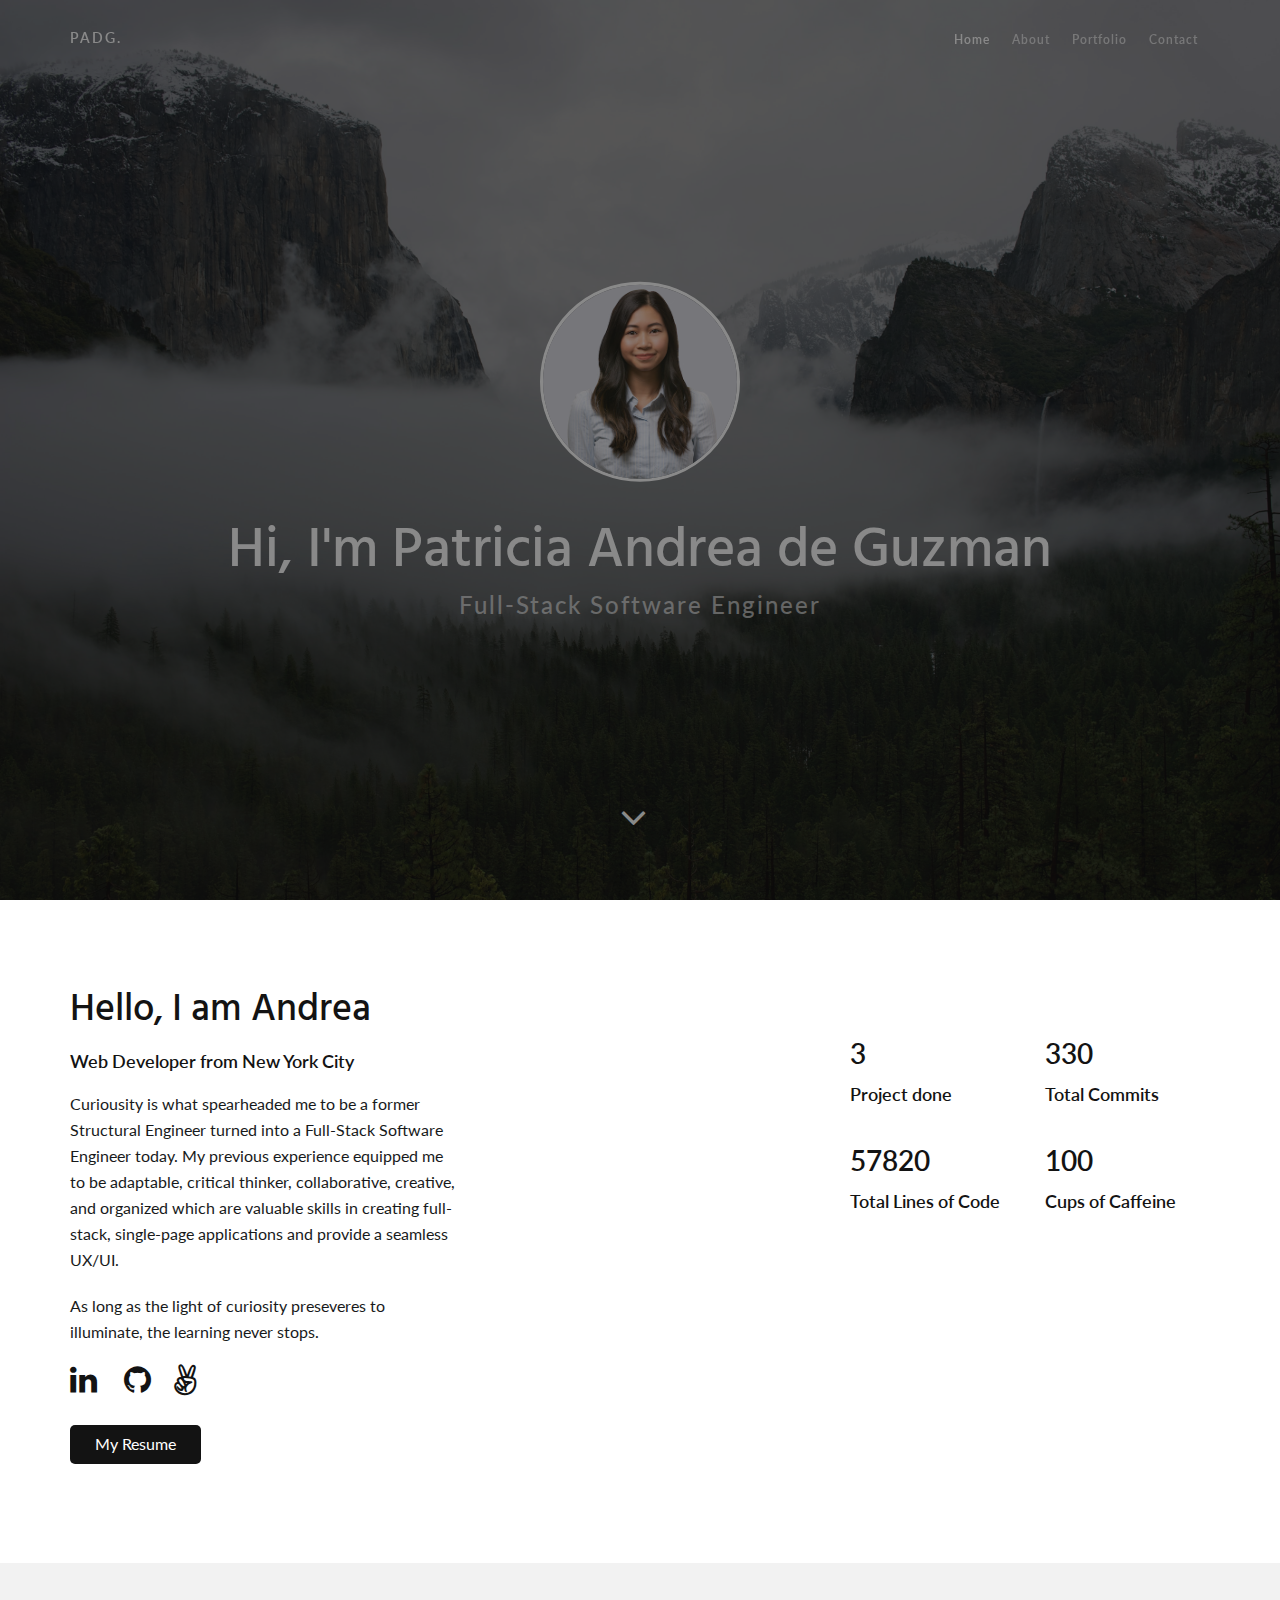
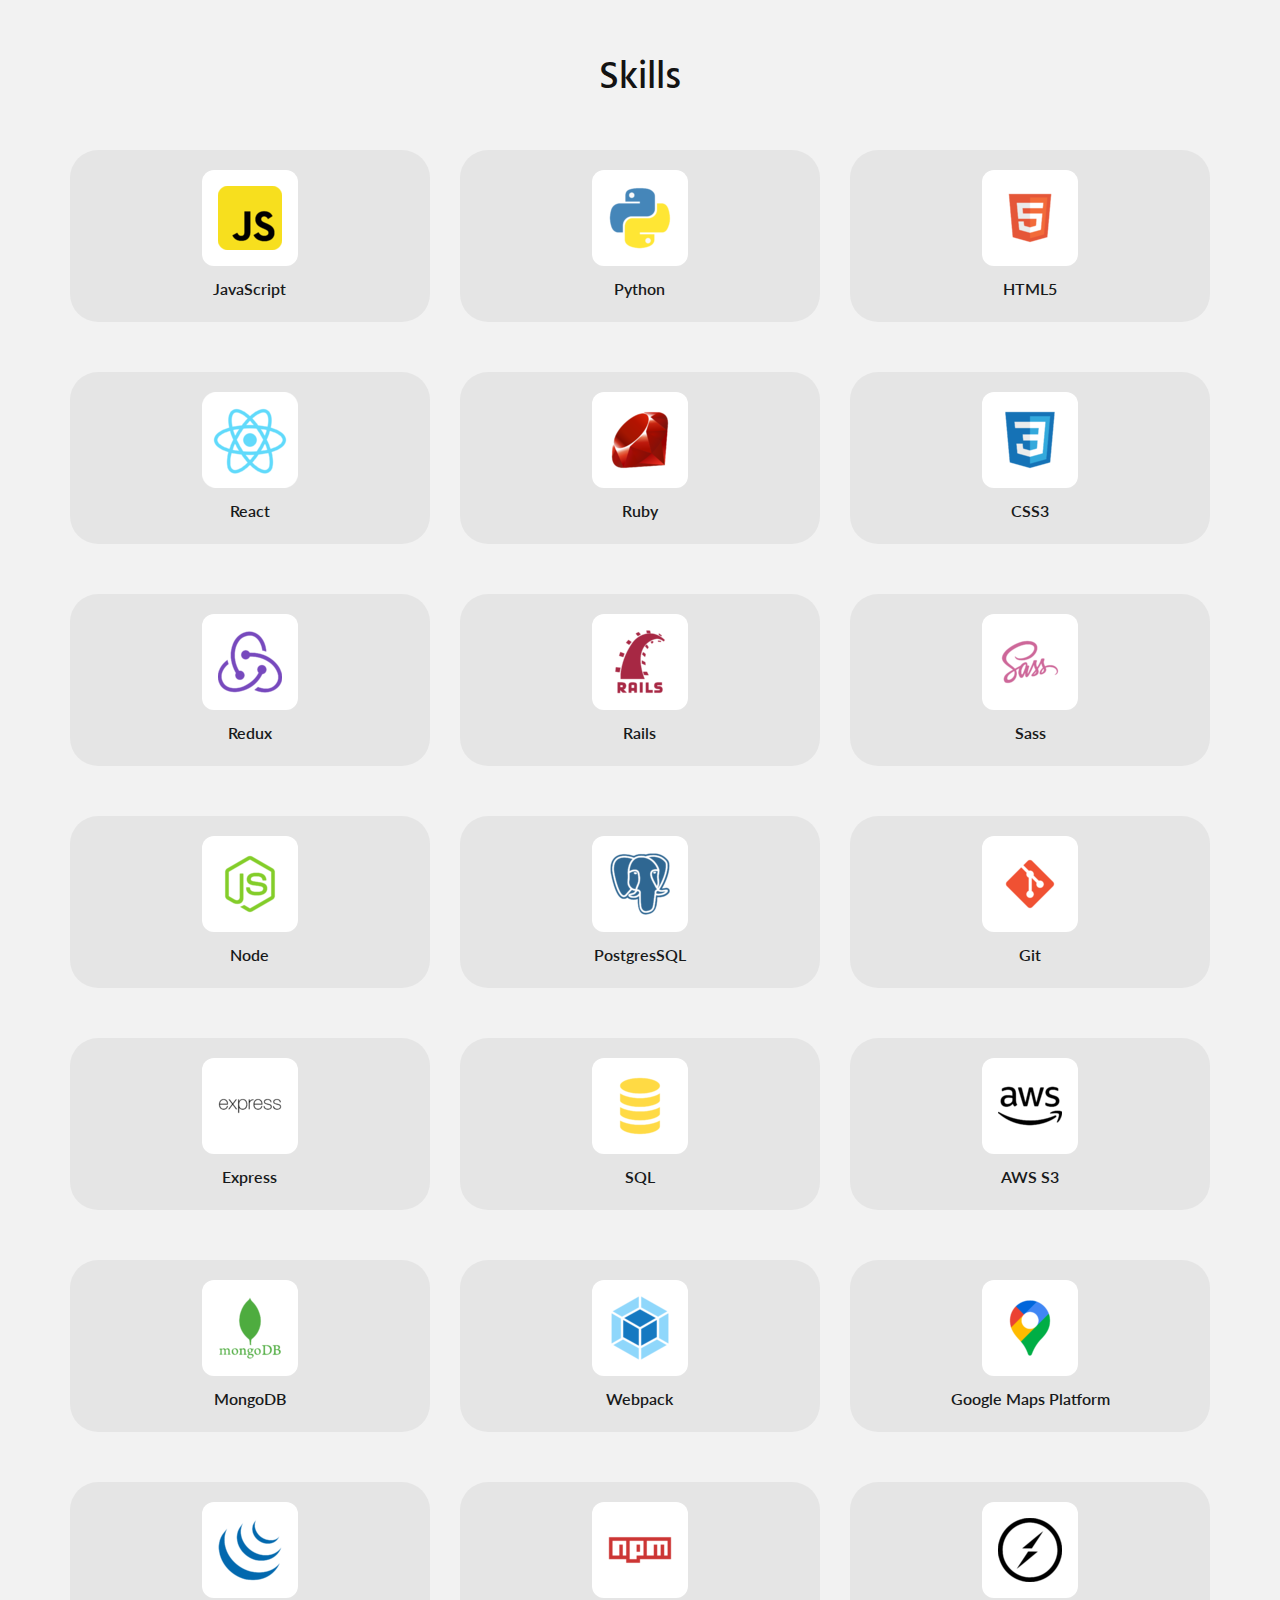
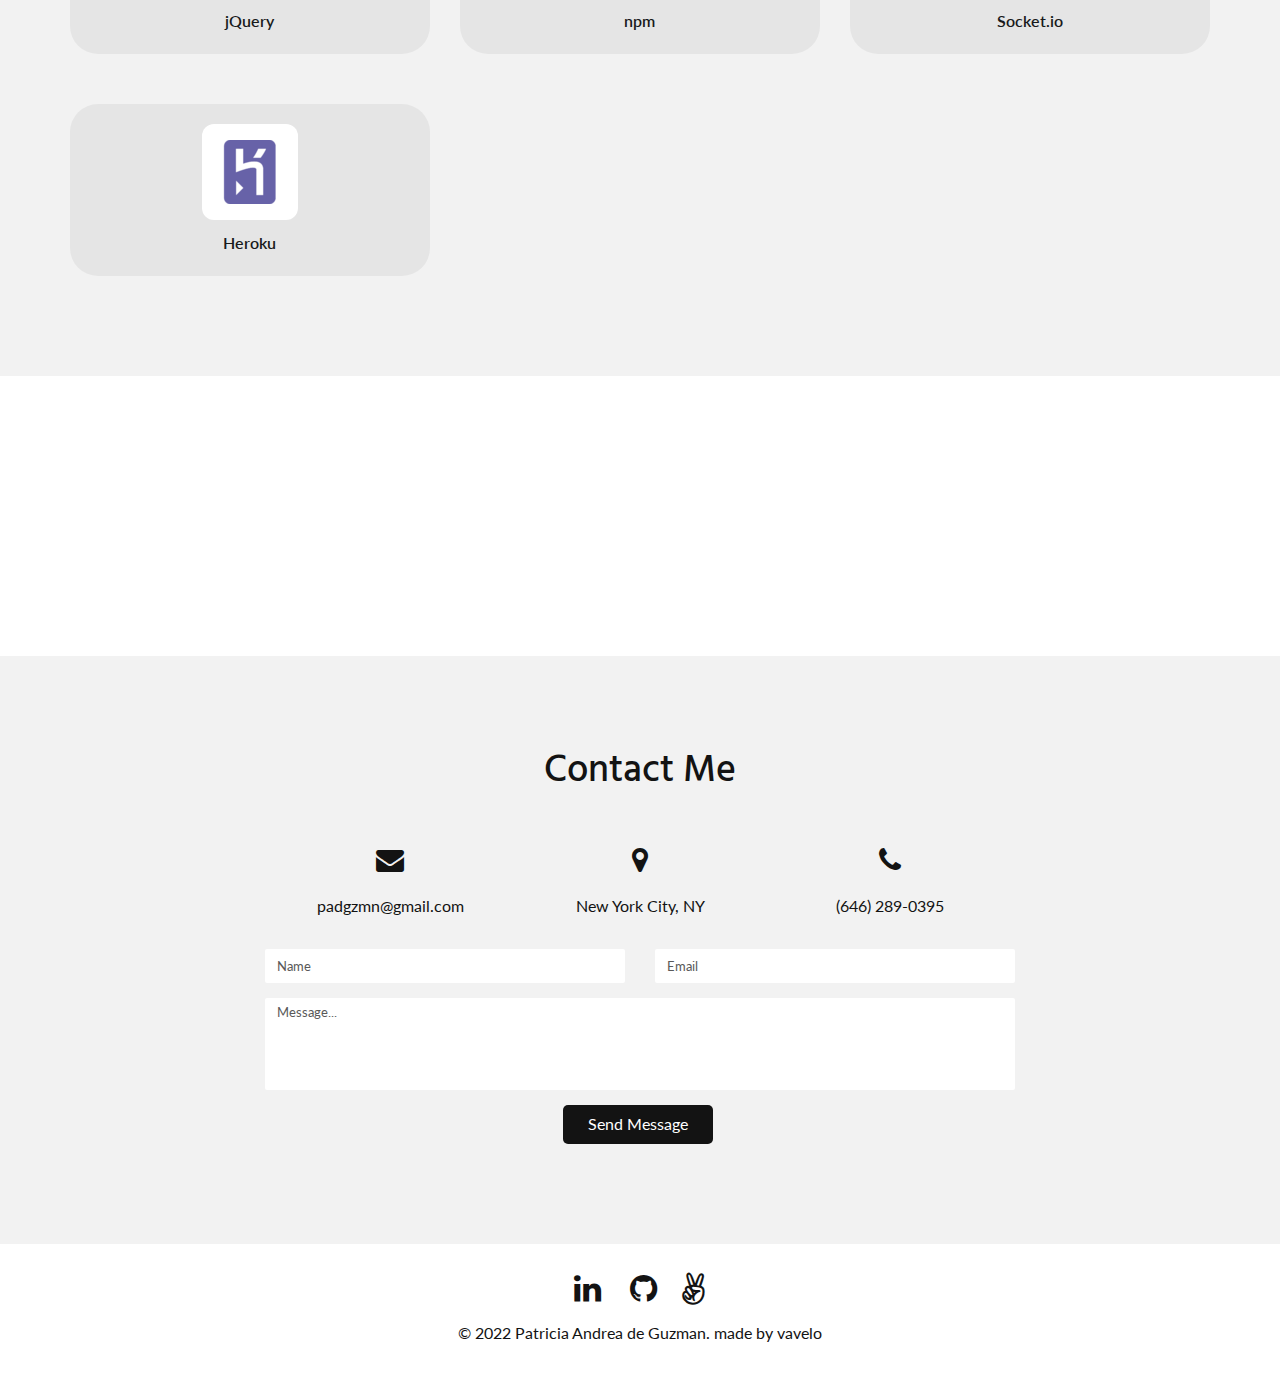
==== index.html @ 3568db40 "clean up code" ====
<!DOCTYPE html>
<html lang="en">

<head>
	<!-- meta -->
	<meta charset="utf-8">
	<meta http-equiv="X-UA-Compatible" content="IE=edge">
	<meta name="viewport" content="width=device-width, initial-scale=1">
	<title>PADG. - Personal Portfolio</title>

	<!-- tab img -->
	<link rel="icon" href="assets/img/favicon.ico" type="image/x-icon">

	<!-- css plugin -->
	<link rel="stylesheet" href="assets/css/bootstrap.min.css">
	<link rel="stylesheet" href="assets/css/font-awesome.min.css">
	<link rel="stylesheet" href="assets/css/magnific-popup.css">
	<link rel="stylesheet" href="assets/css/flexslider.css">
	<link rel="stylesheet" href="assets/css/aos.css">

	<!-- main css -->
	<link rel="stylesheet" href="assets/css/style.css">
	<link rel="stylesheet" href="assets/css/style-responsives.css">

	<!-- google fonts -->
	<link href="https://fonts.googleapis.com/css?family=Hind:600|Lato:300,400" rel="stylesheet">

	<!--[if lt IE 9]>
      <script src="https://oss.maxcdn.com/html5shiv/3.7.3/html5shiv.min.js"></script>
      <script src="https://oss.maxcdn.com/respond/1.4.2/respond.min.js"></script>
    <![endif]-->
</head>

<body>

	<!-- // PRELOADER BEGIN -->
	<div id="preloader">
		<div id="status">
			<div class="loader-revolve center">
				<span></span>
			</div>
		</div>
	</div>
	<!-- // PRELOADER END -->

	<!-- // NAVIGATION BEGIN -->
	<div id="navigation">
		<div class="container">
			<div class="row">
				<div class="col-sm-3">
					<div class="logo">
						<a href="index.html">PADG.</a>
					</div>
				</div>

				<div class="col-sm-9">
					<div class="navigation-menu">
						<div class="navbar">
							<div class="navbar-header">
								<button type="button" class="navbar-toggle" data-toggle="collapse" data-target=".navbar-collapse">
									<span class="sr-only">Toggle navigation</span>
									<span class="icon-bar"></span>
									<span class="icon-bar"></span>
									<span class="icon-bar"></span>
								</button>
							</div>

							<div class="navbar-collapse collapse">
								<ul class="nav navbar-nav navbar-right">
									<li><a class="active smoth-scroll" href="#home">Home</a></li>
									<li><a class="smoth-scroll" href="#about">About</a></li>
									<li><a class="smoth-scroll" href="#portfolio">Portfolio</a></li>
									<li><a class="smoth-scroll" href="#contact">Contact</a></li>
								</ul>
							</div>
						</div>
					</div>
				</div>
			</div>
		</div>
	</div>
	<!-- // NAVIGATION END -->

	<!-- // HOME BEGIN -->
	<div id="home" class="home-bg" style="background-image: url('assets/img/robinson-greig-eaTYch4aNss-unsplash.jpg')" data-stellar-background-ratio="0.6">
		<div class="overlay">
			<div class="container">
				<div class="row">
					<div class="home-text">
						<div class="profile-pic" data-aos="fade-zoom-in" data-aos-easing="ease-in-back" data-aos-delay="300" data-aos-offset="0">
							<img src="assets/img/me.jpg" height="500" class="img-responsive" alt="" />
						</div>

						<div data-aos="fade-zoom-in" data-aos-easing="ease-in-back" data-aos-delay="300" data-aos-offset="0">
							<h1>Hi, I'm Patricia Andrea de Guzman</h1>
							<h3 id="text-rotator">
								<div>Full-Stack Software Engineer</div>
								<div>Collaborative</div>
								<div>Critical Thinker</div>
								<div>Creative</div>
								<div>Curious</div>
							</h3>
						</div>
					</div>
					<a class="smoth-scroll" href="#about"><i class="fa fa-angle-down arrow"></i></a>
				</div>
			</div>
		</div>
	</div>
	<!-- // HOME END -->

	<!-- // ABOUT BEGIN -->
	<section id="about">
		<div class="container">
			<div class="row">
				<div class="description col-md-6 col-sm-4 col-xs-12">
					<h2>Hello, I am Andrea</h2>
					<h4>Web Developer from New York City</h4>
					<p>
						Curiousity is what spearheaded me to be a former Structural Engineer turned into a Full-Stack Software Engineer today. My previous experience equipped me to be adaptable, critical thinker, collaborative, creative, and organized which are valuable skills in creating full-stack, single-page applications and provide a seamless UX/UI.
					</p>

					<p>
						As long as the light of curiosity preseveres to illuminate, the learning never stops.
					</p>

					<ul class="social-icons">
						<li>
							<a href="https://www.linkedin.com/in/patricia-deguzman/" target="_blank">
								<i class="fab fa-linkedin fa"></i>
							</a>
						</li>
						<li>
							<a href="https://github.com/pa-dg" target="_blank">
								<i class="fab fa-github fa"></i>
							</a>
						<li>
							<a href="https://angel.co/u/patricia-andrea-de-guzman" target="_blank">
								<i class="fab fa-angellist fa"></i>
							</a>
						</li>
					</ul>

					<p>
						<a href="#" class="btn btn-dark with-arrow smoth-scroll">My Resume
							<i class="fa fa-download"></i>
						</a>
					</p>
				</div>

				<div class="facts col-md-5 col-sm-5 col-xs-12">
					<div class="row">

						<div class="col-md-6 col-sm-6 col-xs-6">
							<div class="count-item">
								<div class="numscroller" data-slno='1' data-min='0' data-max='3' data-delay='2' data-increment="1">3</div>
								<div class="count-name-intro">Project done</div>
							</div>
						</div>

						<div class="col-md-6 col-sm-6 col-xs-6">
							<div class="count-item">
								<div class="numscroller" data-slno='1' data-min='0' data-max='330' data-delay='10' data-increment="5">330</div>
								<div class="count-name-intro">Total Commits</div>
							</div>
						</div>

						<div class="col-md-6 col-sm-6 col-xs-6">
							<div class="count-item">
								<div class="numscroller" data-slno='1' data-min='0' data-max='57820' data-delay='10' data-increment="100">57820</div>
								<div class="count-name-intro">Total Lines of Code</div>
							</div>
						</div>

						<div class="col-md-6 col-sm-6 col-xs-6">
							<div class="count-item">
								<div class="numscroller" data-slno='1' data-min='0' data-max='100' data-delay='10' data-increment="5">100</div>
								<div class="count-name-intro">Cups of Caffeine</div>
							</div>
						</div>

					</div>
				</div>
			</div>
		</div>
	</section>
	<!-- // ABOUT END -->

	<!-- // SKILLS BEGIN -->
	<section id="skills">
		<div class="container">
			<div class="row">
				<div class="col-md-12 text-center">
					<h2>Skills</h2>
				</div>

				<div class="col-md-5 col-sm-6 col-xs-12">
					<div class="progress-box">
						<img class="skill-icon" src="assets/img/skills/js.png" alt="">
						<p>JavaScript</p>
					</div>
					
					<div class="progress-box">
						<img src="assets/img/skills/react.png" alt="">
						<p>React</p>
					</div>

					<div class="progress-box">
						<img class="skill-icon" src="assets/img/skills/redux.png" alt="">
						<p>Redux</p>
					</div>

					<div class="progress-box">
						<img class="skill-icon" src="assets/img/skills/node.png" alt="">
						<p>Node</p>
					</div>
					
					<div class="progress-box">
						<img class="skill-icon" src="assets/img/skills/express.png" alt="">
						<p>Express</p>
					</div>
					
					<div class="progress-box">
						<img class="skill-icon" src="assets/img/skills/mongodb.png" alt="">
						<p>MongoDB</p>
					</div>

					<div class="progress-box">
						<img class="skill-icon" src="assets/img/skills/jquery.png" alt="">
						<p>jQuery</p>
					</div>

					<div class="progress-box">
						<img class="skill-icon" src="assets/img/skills/heroku.png" alt="">
						<p>Heroku</p>
					</div>

				</div>

				<div class="col-md-5 col-sm-6 col-xs-12">
					<div class="progress-box">
						<img class="skill-icon" src="assets/img/skills/python.png" alt="">
						<p>Python</p>
					</div>

					<div class="progress-box">
						<img class="skill-icon" src="assets/img/skills/ruby.png" alt="">
						<p>Ruby</p>
					</div>
					
					<div class="progress-box">
						<img class="skill-icon" src="assets/img/skills/rails.png" alt="">
						<p>Rails</p>
					</div>

					<div class="progress-box">
						<img class="skill-icon" src="assets/img/skills/postgres.png" alt="">
						<p>PostgresSQL</p>
					</div>
					
					<div class="progress-box">
						<img class="skill-icon" src="assets/img/skills/sql.png" alt="">
						<p>SQL</p>
					</div>
					
					<div class="progress-box">
						<img class="skill-icon" src="assets/img/skills/webpack.png" alt="">
						<p>Webpack</p>
					</div>
					
					<div class="progress-box">
						<img class="skill-icon" src="assets/img/skills/npm.png" alt="">
						<p>npm</p>
					</div>
					
				</div>

				<div class="col-md-5 col-sm-6 col-xs-12 skills-right">

					<div class="progress-box">
						<img class="skill-icon" src="assets/img/skills/html.png" alt="">
						<p>HTML5</p>
					</div>

					<div class="progress-box">
						<img class="skill-icon" src="assets/img/skills/css.png" alt="">
						<p>CSS3</p>
					</div>

					<div class="progress-box">
						<img class="skill-icon" src="assets/img/skills/sass.png" alt="">
						<p>Sass</p>
					</div>

					<div class="progress-box">
						<img class="skill-icon" src="assets/img/skills/git.png" alt="">
						<p>Git</p>
					</div>

					<div class="progress-box">
						<img class="skill-icon" src="assets/img/skills/aws.png" alt="">
						<p>AWS S3</p>
					</div>

					<div class="progress-box">
						<img class="skill-icon" src="assets/img/skills/gmaps.png" alt="">
						<p>Google Maps Platform</p>
					</div>

					<div class="progress-box">
						<img class="skill-icon" src="assets/img/skills/socket.png" alt="">
						<p>Socket.io</p>
					</div>

				</div>

			</div>
		</div>
	</section>
	<!-- // SKILLS END -->

	<!-- // PORTFOLIO BEGIN -->
	<section id="portfolio">
		<div class="container">
			<div class="row">
				<div data-aos="fade-up">
					<div class="col-md-12 text-center">
						<h2>Projects</h2>
					</div>

					<div class="col-md-12 col-sm-12">

						<div id="port-image" class="container">
							<div class="row">

								<div class="website grid mix col-md-4 col-sm-6 col-xs-12">
									<a href="https://yourbnb.herokuapp.com/#/" target="_blank" class="image-popup">
										<figure class="port-desc">
											<img src="assets/img/portfolio/yourbnb.gif" class="img-responsive" alt="yourbnb">
											<figcaption>
												<h4>YourBnB</h4>
												<h5>Full-Stack Project</h5>
											</figcaption>
										</figure>
									</a>
								</div>

								<div class="website grid mix col-md-4 col-sm-6 col-xs-12">
									<a href="assets/img/portfolio/portfolio-2.jpg" class="image-popup">
										<figure class="port-desc">
											<img src="assets/img/portfolio/sorting-algo-viz.gif" class="img-responsive" alt="Work 2">
											<figcaption>
												<h4>Sorting Algorithm Viz</h4>
												<h5>JavaScript Project</h5>
											</figcaption>
										</figure>
									</a>
								</div>

								<div class="photography grid mix col-md-4 col-sm-6 col-xs-12">
									<a href="assets/img/portfolio/task-it.gif" class="image-popup">
										<figure class="port-desc">
											<img src="assets/img/portfolio/task-it.gif" class="img-responsive" alt="Work 3">
											<figcaption>
												<h4>Task-It</h4>
												<h5>MERN Stack Project</h5>
											</figcaption>
										</figure>
									</a>
								</div>

							</div>
						</div>
					</div>
				</div>
			</div>
		</div>
	</section>
	<!-- // PORTFOLIO END -->

	<!-- // CONTACT BEGIN -->
	<section id="contact">
		<div class="container text-center">
			<div class="row">
				<div class="col-md-12 text-center">
					<h2>Contact Me</h2>
				</div>

				<div class="address-icons col-md-8 col-md-offset-2">
					<div class="col-md-4 col-sm-4">
						<i class="fa fa-envelope fa-2x"></i>
						<p>padgzmn@gmail.com</p>
					</div>

					<div class="col-md-4 col-sm-4">
						<i class="fa fa-map-marker fa-2x"></i>
						<p>New York City, NY
						</p>
					</div>

					<div class="col-md-4 col-sm-4">
						<i class="fa fa-phone fa-2x"></i>
						<p>(646) 289-0395</p>
					</div>
					<div class="clearfix"></div>
				</div>

				<div class="col-md-8 col-md-offset-2">
					<!-- changes your email domain in mailer.php (assets/php/) -->
					<form id="ajax-contact" name="contact" method="post" action="mailer.php">
						<div class="row">
							<div class="col-md-6 col-sm-6">
								<div class="form-group">
									<input type="text" name="name" id="name" class="form-control" placeholder="Name" required>
									<p class="help-block text-danger"></p>
								</div>
							</div>
							<div class="col-md-6 col-sm-6">
								<div class="form-group">
									<input type="email" name="email" id="email" class="form-control" placeholder="Email" required>
									<p class="help-block text-danger"></p>
								</div>
							</div>
						</div>
						<div class="form-group">
							<textarea name="message" id="message" class="form-control" rows="4" placeholder="Message..." required></textarea>
							<p class="help-block text-danger"></p>
						</div>
						<div class="col-md-12 col-xs-12">
							<button id="submit" type="submit" name="submit" class="btn btn-dark">Send Message</button>
						</div>
						<div id="form-messages" class="col-md-12 col-xs-12"></div>
					</form>
				</div>
			</div>
		</div>
	</section>
	<!-- // CONTACT END-->

	<!-- // FOOTER BEGIN -->
	<footer id="footer">
		<div class="container">
			<div class="col-md-12 text-center">
				<ul class="social-icons-footer">
					<li>
						<a href="https://www.linkedin.com/in/patricia-deguzman/" target="_blank">
							<i class="fab fa-linkedin fa"></i>
						</a>
					</li>
					<li>
						<a href="https://github.com/pa-dg" target="_blank">
							<i class="fab fa-github fa"></i>
						</a>
					<li>
						<a href="https://angel.co/u/patricia-andrea-de-guzman" target="_blank">
							<i class="fab fa-angellist fa"></i>
						</a>
					</li>
				</ul>

				<p>© 2022 Patricia Andrea de Guzman. made by vavelo</p>
			</div>
		</div>
	</footer>
	<!-- // FOOTER END -->




	<!-- js plugin -->
	<script src="assets/js/jquery.js"></script>
	<script src="assets/js/bootstrap.min.js"></script>
	<script src="assets/js/jquery.stellar.min.js"></script>
	<script src="assets/js/text-rotate.js"></script>
	<script src="assets/js/numscroller.js"></script>
	<script src="assets/js/jquery.appear.js"></script>
	<script src="assets/js/progress-bar.min.js"></script>
	<script src="assets/js/jquery.mixitup.js"></script>
	<script src="assets/js/jquery.magnific-popup.min.js"></script>
	<script src="assets/js/magnific-popup-options.js"></script>
	<script src="assets/js/jquery.flexslider-min.js"></script>
	<script src="assets/js/aos.js"></script>
	<script src="assets/js/app.js"></script>

	<!-- main js -->
	<script src="assets/js/main.js"></script>
</body>

</html>
---- assets/css/style.css ----
/*
* Dew Templates (Personal Portofolio)
* Created by : vavelo
* Version : 1.1
*/

/* INDEX OF CONTENTS CSS
=================================================
  XX. GOOGLE FONTS & FONTS FAMILY
  01. TYPOGRAPHY
  02. GENERAL
  03. PRELOADER
  04. NAVIGATION
  05. HOME
  06. ABOUT
  07. SKILLS
  08. PORTFOLIO
  09. SERVICES
  10. HIRE
  11. TESTIMONIALS
  12. BLOG
  13. CONTACT
  14. BLOG POST
  15. POST
*/

/* XX. GOOGLE FONTS & FONTS FAMILY
=================================================*/

/*
font-family: 'Hind', sans-serif;
font-family: 'Lato', sans-serif;
*/

/* 01. TYPOGRAPHY
=================================================*/

h1,
h2 {
	font-family: 'Hind', sans-serif;
	margin: 0;
	padding: 0;
}

h3,
h4,
h5,
h6,
p,
a {
	font-family: 'Lato', sans-serif;
	margin: 0;
	padding: 0;
}

h2 {
	font-size: 2.7em;
	margin-bottom: 20px;
	color: #131313;
}

h4 {
	font-weight: 600;
	margin-bottom: 15px;
	color: #131313;
}

p {
	color: #181a1b;
	font-size: 16px;
}

/* 02. GENERAL
=================================================*/

body {
	font-family: 'Lato', sans-serif;
	line-height: 26px;
	margin: 0;
	padding: 0;
}

.btn {
	padding: 8px 25px;
	text-transform: capitalize;
	-webkit-border-radius: 5px;
	-moz-border-radius: 5px;
	-ms-border-radius: 5px;
	border-radius: 5px;
	margin-right: 4px;
	margin-bottom: 4px;
	-webkit-transition: 0.5s;
	-o-transition: 0.5s;
	transition: 0.5s;
	font-size: 16px;
}

.btn:hover,
.btn:active,
.btn:focus {
	box-shadow: none !important;
	outline: none !important;
}

.btn-lg {
	padding: 20px 50px;
	font-size: 18px;
}

.btn-light {
	background: #48b14d;
	color: #fff;
	border: none;
}

.btn-light:hover,
.btn-light:focus,
.btn-light:active {
	background: #616161 !important;
	color: #fff;
	visibility: visible;
	opacity: 1;
}

.btn-dark {
	background: #131313;
	color: #fff;
	border: none;
}

.btn-dark:hover,
.btn-dark:focus,
.btn-dark:active {
	background: #48b14d !important;
	visibility: visible;
	color: #fff;
}

.btn.with-arrow {
	position: relative;
	-webkit-transition: 0.3s;
	-o-transition: 0.3s;
	transition: 0.3s;
}

.btn.with-arrow:hover {
	padding-right: 50px;
}

.btn.with-arrow i {
	visibility: hidden;
	opacity: 0;
	position: absolute;
	right: 0px;
	top: 50%;
	margin-top: -8px;
	-webkit-transition: 0.2s;
	-o-transition: 0.2s;
	transition: 0.2s;
}

.btn.with-arrow:hover i {
	color: #fff;
	right: 18px;
	visibility: visible;
	opacity: 1;
}

/* 03. PRELOADER
=================================================*/

#preloader {
	position: fixed;
	background: #131313;
	top: 0;
	left: 0;
	right: 0;
	bottom: 0;
	-webkit-background-size: cover;
	-moz-background-size: cover;
	-o-background-size: cover;
	background-size: cover;
	height: 100%;
	z-index: 10000;
}

#status {
	position: absolute;
	left: 0;
	top: 0;
	right: 0;
	bottom: 0;
	display: flex;
	justify-content: center;
	align-items: center;
	transition: opacity .5s ease-in-out;
}

.loader-revolve {
	height: 32px;
	width: 32px;
}

.loader-revolve::after {
	position: absolute;
	display: block;
	background: #fff;
	content: "";
	top: 0;
	left: 0;
	bottom: 0;
	right: 0;
	margin: auto;
	width: 12px;
	height: 12px;
	top: 0;
	left: 0;
	bottom: 0;
	right: 0;
	margin: auto;
	border-radius: 50%;
	-webkit-animation: loader-revolve-1 2s cubic-bezier(0.770, 0.000, 0.175, 1.000) infinite;
	animation: loader-revolve-1 2s cubic-bezier(0.770, 0.000, 0.175, 1.000) infinite;
}

@-webkit-keyframes loader-revolve-1 {
	0% {
		-webkit-transform: scale(0);
		opacity: 0;
	}
	50% {
		-webkit-transform: scale(1);
		opacity: 1;
	}
	100% {
		-webkit-transform: scale(0);
		opacity: 0;
	}
}

@keyframes loader-revolve-1 {
	0% {
		transform: scale(0);
		opacity: 0;
	}
	50% {
		transform: scale(1);
		opacity: 1;
	}
	100% {
		transform: scale(0);
		opacity: 0;
	}
}

.loader-revolve span {
	display: block;
	position: absolute;
	top: 0;
	left: 0;
	bottom: 0;
	right: 0;
	margin: auto;
	height: 32px;
	width: 32px;
	-webkit-animation: loader-revolve-2 2s cubic-bezier(0.770, 0.000, 0.175, 1.000) infinite;
	animation: loader-revolve-2 2s cubic-bezier(0.770, 0.000, 0.175, 1.000) infinite;
}

@-webkit-keyframes loader-revolve-2 {
	0% {
		-webkit-transform: rotate(0deg);
	}
	50% {
		-webkit-transform: rotate(180deg);
	}
	100% {
		-webkit-transform: rotate(360deg);
	}
}

@keyframes loader-revolve-2 {
	0% {
		transform: rotate(0deg);
	}
	50% {
		transform: rotate(180deg);
	}
	100% {
		transform: rotate(360deg);
	}
}

.loader-revolve span::before,
.loader-revolve span::after {
	content: "";
	display: block;
	position: absolute;
	top: 0;
	left: 0;
	bottom: 0;
	right: 0;
	margin: auto;
	height: 12px;
	width: 12px;
	background: #fff;
	border-radius: 50%;
	-webkit-animation: loader-revolve-3 2s cubic-bezier(0.770, 0.000, 0.175, 1.000) infinite;
	animation: loader-revolve-3 2s cubic-bezier(0.770, 0.000, 0.175, 1.000) infinite;
}

@-webkit-keyframes loader-revolve-3 {
	0% {
		-webkit-transform: translate3d(0, 0, 0) scale(1);
	}
	50% {
		-webkit-transform: translate3d(-16px, 0, 0) scale(.5);
	}
	100% {
		-webkit-transform: translate3d(0, 0, 0) scale(1);
	}
}

@keyframes loader-revolve-3 {
	0% {
		transform: translate3d(0, 0, 0) scale(1);
	}
	50% {
		transform: translate3d(-16px, 0, 0) scale(.5);
	}
	100% {
		transform: translate3d(0, 0, 0) scale(1);
	}
}

.loader-revolve span::after {
	-webkit-animation: loader-revolve-4 2s cubic-bezier(0.770, 0.000, 0.175, 1.000) infinite;
	animation: loader-revolve-4 2s cubic-bezier(0.770, 0.000, 0.175, 1.000) infinite;
}

@-webkit-keyframes loader-revolve-4 {
	0% {
		-webkit-transform: translate3d(0, 0, 0) scale(1);
	}
	50% {
		-webkit-transform: translate3d(16px, 0, 0) scale(.5);
	}
	100% {
		-webkit-transform: translate3d(0, 0, 0) scale(1);
	}
}

@keyframes loader-revolve-4 {
	0% {
		transform: translate3d(0, 0, 0) scale(1);
	}
	50% {
		transform: translate3d(16px, 0, 0) scale(.5);
	}
	100% {
		transform: translate3d(0, 0, 0) scale(1);
	}
}

/* 04. NAVIGATION
=================================================*/

#navigation {
	position: fixed;
	left: 0;
	top: 0;
	width: 100%;
	z-index: 1000;
	-webkit-transition: all 0.4s ease-out;
	transition: all 0.4s ease-out;
}

.logo {
	padding-top: 28px;
	-webkit-transition: all 0.3s ease-out;
	transition: all 0.3s ease-out;
}

.logo a {
	color: #fff;
	font-size: 1em;
	font-weight: 600;
	letter-spacing: 2px;
	display: block;
	text-decoration: none;
	text-transform: uppercase;
}

.navigation-menu .navbar-nav li a {
	color: rgba(255, 255, 255, 0.71);
	font-size: 0.9em;
	font-weight: 600;
	letter-spacing: 1px;
	line-height: 18.15px;
	padding: 30px 13px;
	-webkit-transition: .3s;
	transition: .3s;
}

.navigation-menu .navbar-nav .active {
	color: #fff;
}

.navigation-menu .navbar-nav li a:hover {
	color: #fff;
	background: none;
	-webkit-transition: all 0.3s ease-out;
	transition: all 0.3s ease-out;
}

.nav li a:focus,
.nav li a:hover {
	color: rgba(255, 255, 255, 0.8);
	background: none;
	-webkit-transition: all 0.3s ease-out;
	transition: all 0.3s ease-out;
}

.navbar {
	margin: 0;
}

.nav-bg {
	background: #fff;
	border-bottom: 1px solid #f0f0f0;
	-webkit-transition: all 0.3s ease-out;
	transition: all 0.3s ease-out;
}

.nav-bg .logo {
	padding-top: 18px;
	-webkit-transition: all 0.3s ease-out;
	transition: all 0.3s ease-out;
}

.nav-bg .logo a {
	color: #131313;
}

.nav-bg .navigation-menu .navbar-nav li a {
	color: #131313;
	padding: 20px 13px;
	-webkit-transition: .3s;
	transition: .3s;
}

.nav-bg .navigation-menu .navbar-nav li a:hover {
	color: #48b14d;
}

.nav-bg .navbar-nav>.active>a,
.nav-bg .navbar-nav>.active>a:hover,
.nav-bg .navbar-nav>.active>a:focus {
	color: #48b14d !important;
	background-color: transparent;
}

/* 05. HOME
=================================================*/

#home {
	height: 100vh;
}

.home-bg {
	position: relative;
	width: 100%;
	height: 100%;
	background-size: cover;
	z-index: 1;
	background-repeat: no-repeat;
}

.overlay:after {
	position: absolute;
	background: rgba(0, 0, 0, 0.4);
	width: 100%;
	height: 100%;
	left: 0;
	top: 0;
	content: "";
	z-index: 1;
}

.home-text {
	position: absolute;
	text-align: center;
	top: 50%;
	left: 50%;
	transform: translate(-50%, -50%);
	width: 80%;
	z-index: 100;
}

.profile-pic img {
	width: 200px;
	height: 200px;
	object-fit: cover;
	border-radius: 50%;
	border: 3px solid #fff;
	margin: 0 auto;
}

.home-text h1 {
	color: #fff;
	font-size: 4em;
	line-height: 80px;
	margin-top: 30px;
}

.home-text h3 {
	color: rgba(255, 255, 255, 0.66);
	letter-spacing: 2px;
}

.arrow {
	color: #fff;
	font-size: 3em;
	white-space: nowrap;
	position: absolute;
	right: 0;
	bottom: 50px;
	left: 0;
	margin: auto;
	width: 40px;
	height: 40px;
	-webkit-transition: all 500ms ease-in-out;
	-moz-transition: all 750ms ease-in-out;
	-ms-transition: all 750ms ease-in-out;
	-o-transition: all 750ms ease-in-out;
	transition: all 750ms ease-in-out;
	z-index: 100;
}

.lift {
	bottom: 64px;
}

.display-table {
	display: table;
	width: 100%;
	height: 100%;
}

.display-table-cell {
	display: table-cell;
	vertical-align: middle;
}

/* 06. ABOUT
=================================================*/

#about {
	padding: 90px 0 75px;
	background: #fff;
}

#about h2 {
	margin-top: 0;
}

.description {
	max-width: 100%;
	width: 38em;
}

.description p {
	margin-bottom: 20px;
	margin-top: 20px;
}

.social-icons {
	padding-left: 0px;
}

.social-icons li {
	display: inline-block;
	display: -moz-inline-stack;
	list-style: none;
	margin: 0;
	padding: 0;
}

.social-icons li a {
	color: #131313;
	background: rgba(42, 41, 41, 0);
	display: inline-block;
	display: -moz-inline-stack;
	width: 50px;
	height: 40px;
	box-sizing: border-box;
	-webkit-transition: all ease-in-out 0.3s;
	transition: all ease-in-out 0.3s;
}

.social-icons li a:hover {
	color: #48b14d;
}

.social-icons li a i {
	font-size: 2.25em;
}

.facts {
	float: right;
	margin-top: 30px;
}

.count-item {
	margin-right: 0;
	margin-bottom: 20px;
}

.numscroller {
	color: #131313;
	font-size: 2em;
	font-weight: 600;
	margin-bottom: 15px;
	margin-top: 20px;
	font-family: 'Lato', sans-serif;
}

.count-name-intro {
	color: #131313;
	font-size: 1.3em;
	font-weight: 600;
	font-family: 'Lato', sans-serif;
}

/* 07. SKILLS
=================================================*/

.skill-icon {
	background-color: white;
	border-radius: 12px;
	padding: 16px;
}

#skills {
	padding: 95px 0 50px;
	background: #f2f2f2;
}

#skills h2 {
	margin-bottom: 50px;
}

.skills-right {
	float: right;
}

.progress-box {
	margin-bottom: 50px;
	text-align: center;
	/* border: 1px solid green; */
	border-radius: 28px;
	background: #e5e5e5;
	padding: 20px;
}

.progress-box p {
	font-weight: 600;
	margin-top: 10px;
}

.progress {
	background-color: rgba(26, 26, 26, 0.31);
	height: 20px;
	border-radius: 4px;
	overflow: hidden;
	-webkit-box-shadow: inset 0 1px 2px rgba(0, 0, 0, .1);
	box-shadow: inset 0 1px 2px rgba(0, 0, 0, .1);
}

.progress-box .progress {
	box-shadow: none;
	height: 3px;
}

.progress-box .progress-bar {
	transition-duration: 2000ms;
	transition-property: all;
	transition-timing-function: cubic-bezier(0.7, 1, 0.7, 1);
}

.bg-color-base {
	background: #48b14d !important;
}

.color-heading {
	color: #131313 !important;
}

/* 08. PORTFOLIO
=================================================*/

#portfolio {
	padding: 90px 0 80px;
	background: #fff;
}

#port-image .mix {
	display: none;
}

.filter {
	position: relative;
	display: inline-block;
	color: #131313;
	font-size: 1em;
	font-weight: 600;
	padding: 6px 17px;
	margin: 0 3px;
	font-family: 'Lato', sans-serif;
}

.filter-btn {
	padding: 6px 10px;
	margin-top: 30px;
	margin-bottom: 35px;
	cursor: pointer;
}

.filter-btn .active {
	background-color: #131313;
	color: #fff;
	border-radius: 7px;
	border: none;
	margin-left: 0;
	-webkit-transition: all .2s ease-in-out .2s;
	transition: all .2s ease-in-out .2s;
}

.filter-btn .active:hover {
	background-color: #48b14d;
}

.grid {
	position: relative;
	margin: 0 auto;
	padding: 1em 0 1em;
	max-width: 1000px;
	list-style: none;
	text-align: center;
}

.grid figure {
	position: relative;
	float: left;
	overflow: hidden;
	margin: 2px 0;
	min-width: 358px;
	max-width: 358px;
	max-height: 290px;
	width: 48%;
	text-align: center;
	cursor: pointer;
}

.port-desc {
	position: relative;
	display: inline-block;
	overflow: hidden;
	color: #131313;
	margin: 8px 5px;
	min-width: 230px;
	max-width: 315px;
	width: 100%;
	line-height: 1.2em;
	text-align: center;
}

.port-desc *,
.port-desc *:before,
.port-desc *:after {
	-webkit-box-sizing: border-box;
	box-sizing: border-box;
	-webkit-transition: all 0.35s ease;
	transition: all 0.35s ease;
}

.port-desc:before {
	position: absolute;
	background-color: #fff;
	top: 10px;
	bottom: 10px;
	left: 10px;
	right: 10px;
	content: '';
	opacity: 0;
	-webkit-transform: scale(0.1);
	transform: scale(0.1);
	-webkit-transition: all 0.35s ease;
	transition: all 0.35s ease;
}

.port-desc img {
	max-width: 100%;
	vertical-align: top;
}

.port-desc figcaption {
	position: absolute;
	top: 0;
	bottom: 0;
	left: 0;
	right: 0;
	align-items: center;
	display: flex;
	flex-direction: column;
	justify-content: center;
	opacity: 0;
	padding: 0 30px;
}

.port-desc h3 {
	text-transform: uppercase;
	margin: 0 0 6px;
	letter-spacing: 2px;
}

.port-desc p {
	margin: 0 0 10px;
	opacity: 0.6;
}

.port-desc .icons {
	width: 100%;
}

.port-desc a {
	margin: 2px;
	display: inline-block;
}

.port-desc a i {
	background-color: #333333;
	color: #131313;
	text-align: center;
	border-radius: 3px;
	display: block;
	line-height: 34px;
	width: 34px;
}

.port-desc a i:before {
	color: #fff;
}

.port-desc:hover:before,
.port-desc.hover:before {
	opacity: 1;
	-webkit-transform: scale(1);
	transform: scale(1);
}

.port-desc:hover figcaption,
.port-desc.hover figcaption {
	-webkit-transition-delay: 0.2s;
	transition-delay: 0.2s;
	opacity: 1;
}

/* 09. SERVICES
=================================================*/

#services {
	padding: 95px 0 65px;
	background: #f2f2f2;
}

#services h2 {
	margin-bottom: 30px;
}

.services-item {
	padding: 30px 50px 30px 0;
}

.services-item i {
	margin-bottom: 20px;
}

/* 10. HIRE
=================================================*/

#hire {
	padding: 95px 0 90px;
	background: #fff;
}

#hire p {
	width: 30em;
	max-width: 100%;
}

#hire .btn {
	margin-top: 60px;
	float: right;
}

/* 11. TESTIMONIAL
=================================================*/

#testimonial {
	padding: 90px 0 120px;
	position: relative;
	background-size: cover;
	width: 100%;
	height: 100%;
	background-attachment: fixed;
}

#testimonial .overlay {
	position: absolute;
	background: rgba(153, 195, 230, 0.1);
	left: 0;
	right: 0;
	bottom: 0;
	top: 0;
	z-index: 1;
}

#testimonial .flexslider {
	position: relative;
	width: 60%;
	z-index: 2;
	margin: 0 auto;
}

.testimonial-slider .avatar {
	width: 82px;
	height: 82px;
	background-color: #fff;
	border-radius: 50%;
	border: none;
	border: 3px solid #fff;
	margin: 0 auto;
	vertical-align: middle;
	overflow: hidden;
}

.testimonial-slider .avatar img {
	width: 82px;
	height: auto;
}

.testimonial-slider h2 {
	color: #fff;
	font-family: 'Lato', sans-serif;
	font-style: italic;
	font-size: 1.7em;
	line-height: 45px;
	margin: 30px 0;
}

.testimonial-slider p {
	color: #fff;
	font-weight: 600;
}

/* 12. BLOG
=================================================*/

#blog {
	padding: 90px 0 95px;
	background: #fff;
}

.blog-item {
	width: 100%;
	float: left;
}

.blog-item .blog-img {
	width: 100%;
	float: left;
	overflow: hidden;
	position: relative;
	z-index: 1;
	margin-top: 40px;
	margin-bottom: 20px;
}

.blog-item .blog-img img {
	position: relative;
	max-width: 100%;
	-webkit-transform: scale(1);
	-moz-transform: scale(1);
	-ms-transform: scale(1);
	-o-transform: scale(1);
	transform: scale(1);
	-webkit-transition: 0.9s;
	-o-transition: 0.9s;
	transition: 0.9s;
}

.blog-item .blog-desc h4 {
	letter-spacing: 1px;
	margin-bottom: 10px;
}

.blog-item .blog-desc h4 a {
	color: #252525;
	text-decoration: none;
}

.blog-item .blog-desc p {
	margin-bottom: 15px;
}

.blog-item:hover .blog-img img {
	-webkit-transform: scale(1.2);
	-moz-transform: scale(1.2);
	-ms-transform: scale(1.2);
	-o-transform: scale(1.2);
	transform: scale(1.2);
}

/* 13. CONTACT
=================================================*/

#contact {
	padding: 95px 0 95px;
	background: #f2f2f2;
}

#contact h2 {
	margin-bottom: 45px;
}

#contact .address-icons p {
	color: #131313;
	margin-bottom: 30px;
}

#contact-form button {
	margin-top: 15px;
}

#contact i.fa {
	color: #131313;
	font-size: 2em;
	line-height: 45px;
	margin-bottom: 10px;
}

#contact .text-danger {
	color: #636363;
	text-align: left;
}

label {
	float: left;
}

label.error {
	color: #515769;
	font-size: 13px;
	font-weight: 300;
	margin: 0 0 15px 0;
}

#contact .form-control {
	display: block;
	background-color: #fff;
	color: #131313;
	width: 100%;
	padding: 6px 12px;
	line-height: 1.42857143;
	background-image: none;
	border: 0;
	border-radius: 2px;
	-webkit-box-shadow: none;
	box-shadow: none;
	-webkit-transition: none;
	-o-transition: none;
	transition: none;
}

#contact .form-control:focus {
	border-color: inherit;
	outline: 0;
	-webkit-box-shadow: transparent;
	box-shadow: transparent;
}

.form-control::-webkit-input-placeholder {
	color: #595959;
	font-size: 0.9em;
}

.form-control:-moz-placeholder {
	color: #595959;
	font-size: 0.9em;
}

.form-control::-moz-placeholder {
	color: #595959;
	font-size: 0.9em;
}

.form-control:-ms-input-placeholder {
	color: #595959;
	font-size: 0.9em;
}

textarea {
	resize: none;
}

fieldset {
	border: 0px;
	margin: 0;
	padding: 0
}

.success {
	padding: 1em;
	color: #fff;
	background-color: #48b14d;
	border: 1px solid #d6e9c6;
	-webkit-border-radius: 4px;
	-moz-border-radius: 4px;
	border-radius: 4px;
	margin-top: 30px;
}

.error {
	padding: 1em;
	color: #fff;
	background-color: #616161;
	border: 1px solid #d6e9c6;
	-webkit-border-radius: 4px;
	-moz-border-radius: 4px;
	border-radius: 4px;
	margin-top: 30px;
}

/* 14. BLOG POST
=================================================*/

#header {
	background-color: #777777;
	background: no-repeat center center;
	background-attachment: scroll;
	-webkit-background-size: cover;
	-moz-background-size: cover;
	background-size: cover;
	-o-background-size: cover;
	background-position: center center;
	margin-bottom: 50px;
}

#header .overlay-blog:after {
	position: absolute;
	background: rgba(0, 0, 0, 0.7);
	left: 0;
	top: 0;
	width: 100%;
	height: 100%;
	content: "";
	z-index: -1;
}

#header .site-heading,
#header .post-heading,
#header .page-heading {
	color: #fff;
	padding: 100px 0 50px;
}

#header .site-heading,
#header .page-heading {
	text-align: center;
}

#header .site-heading h1,
#header .page-heading h1 {
	font-size: 50px;
	margin-top: 0;
}

#header .site-heading .subheading,
#header .page-heading .subheading {
	display: block;
	font-size: 24px;
	font-weight: 300;
	line-height: 1.1;
	margin: 10px 0 0;
}

#header .post-heading h1 {
	font-size: 35px;
}

#header .post-heading .subheading,
#header .post-heading .meta {
	display: block;
	line-height: 1.1;
}

#header .post-heading .subheading {
	font-size: 24px;
	font-weight: 600;
	margin: 10px 0 30px;
}

#header .post-heading .meta {
	font-style: italic;
	font-weight: 300;
	font-size: 20px;
}

#header .post-heading .meta a {
	color: #fff;
}

.post-container {
	margin: 0 auto;
	width: 45em;
	padding: 60px 0;
}

.post-container img {
	max-width: 100%;
	padding: 40px 0;
}

#footer {
	padding: 20px 0 27px;
	background: #fff;
}

#footer-post {
	padding: 20px 0 0;
	background: #fff;
	border-top: 1px solid #f0f0f0;
	margin-top: 100px;
}

#footer p {
	color: #131313;
	margin-top: 16px;
}

.social-icons-footer {
	margin: 0 auto;
	padding: 0;
	font-size: 1.75em;
}

.social-icons-footer li {
	margin: 0;
	padding: 0;
	list-style: none;
	display: -moz-inline-stack;
	display: inline-block;
}

.social-icons-footer li a {
	color: #131313;
	background: rgba(42, 41, 41, 0);
	font-size: 1.3em;
	display: -moz-inline-stack;
	display: inline-block;
	width: 50px;
	height: 40px;
	padding: 10px 10px 8px 10px;
	box-sizing: border-box;
	-webkit-transition: all ease-in-out 0.3s;
	transition: all ease-in-out 0.3s;
	margin-bottom: 0;
}

.social-icons-footer li a:hover {
	color: #131313;
}

/* 15. FOOTER
=================================================*/

#footer {
	padding: 20px 0 27px;
	background: #fff;
}

#footer-post {
	background: #f3f3f3;
	padding: 30px 0;
	margin-top: 100px;
}

#footer p {
	color: #131313;
}

.social-icons-footer {
	margin: 0 auto;
	padding: 0;
}

.social-icons-footer li {
	display: -moz-inline-stack;
	display: inline-block;
	margin: 0;
	padding: 0;
	list-style: none;
}

.social-icons-footer li a {
	color: #131313;
	background: rgba(42, 41, 41, 0);
	font-size: 1.3em;
	display: -moz-inline-stack;
	display: inline-block;
	padding: 10px 10px 8px 10px;
	width: 50px;
	height: 40px;
	box-sizing: border-box;
	-webkit-transition: all ease-in-out 0.3s;
	transition: all ease-in-out 0.3s;
	margin-bottom: 0;
}

.social-icons-footer li a:hover {
	color: #48b14d;
}
---- assets/css/style-responsives.css ----
/* XX. PHONE
=================================================*/

@media only screen and (min-width:300px) and (max-width: 640px) {
	/* TYPOGRAPHY */
	h2 {
		font-size: 35px;
		line-height: 45px;
		font-weight: 600;
	}
	/* NAVIGATION */
	.navbar-toggle .icon-bar {
		background: #f8f8f8;
	}
	.nav-bg .navbar-toggle .icon-bar {
		background: #303030;
	}
	.navbar-toggle {
		margin-right: 0px;
		margin-top: -30px;
	}
	.navbar {
		min-height: 0px;
	}
	.navigation-menu .navbar-nav li a {
		padding: 11px 15px;
		color: #303030;
	}
	.navigation-menu .navbar-nav .active {
		color: #48b14d;
	}
	.navigation-menu .navbar-nav li a:hover {
		color: #737373;
	}
	.nav-bg .navigation-menu .navbar-nav li a:hover {
		color: #737373;
	}
	.nav-bg .navigation-menu .navbar-nav li a {
		padding: 11px 15px;
	}
	.navbar-fixed-bottom .navbar-collapse,
	.navbar-fixed-top .navbar-collapse {
		max-height: 420px;
	}
	.navbar-toggle {
		margin-top: -30px;
	}
	.navbar-collapse {
		background: #fff;
	}
	.nav-bg .navbar-collapse {
		background: #fff;
	}
	.custom-navbar .nav li.active>a {
		border-bottom: 2px solid transparent !important;
		color: #636363;
	}
	/* HOME */
	.home-text {
		top: 45%;
	}
	.profile-pic img {
		padding: 0;
		margin: 0 auto;
		margin-bottom: 16px;
	}
	.home-text h1 {
		font-size: 2.2em;
		font-weight: 500;
		line-height: 60px;
	}
	.home-text h3 {
		font-size: 1.6em;
	}
	.arrow {
		font-size: 3em;
		bottom: 90px;
		margin: auto;
		width: 40px;
		height: 40px;
	}
	.lift {
		bottom: 104px;
	}
	/* ABOUT */
	#about {
		padding: 40px 0 50px;
	}
	#about h2 {
		margin-top: 30px;
	}
	.facts {
		float: left;
	}
	.numscroller {
		font-size: 25px;
		font-weight: 600;
	}
	.count-name-intro {
		font-size: 17px;
		font-weight: 600;
	}
	/* SKILLS */
	#skills {
		padding: 70px 0 30px;
	}
	.progress-box {
		margin-left: 0;
		margin-right: 0;
		margin-bottom: 50px;
	}
	/* PORTFOLIO */
	#portfolio {
		padding: 70px 0 60px;
	}
	.filter-btn {
		margin-top: 30px;
		margin-bottom: 0;
	}
	.filter {
		margin: 8px 5px;
		font-weight: 600;
	}
	.grid figure {
		padding: 0;
		margin: 0;
		min-width: 100%;
		max-width: 100%;
		max-height: 100%;
		width: 48%;
	}
	/* SERVICES */
	#services {
		padding: 70px 0 30px;
	}
	#services h2 {
		margin-bottom: 50px;
	}
	.services-item {
		padding: 0;
		margin-bottom: 40px;
	}
	/* HIRE */
	#hire {
		padding: 65px 0 70px;
	}
	#hire .btn {
		margin-top: 30px;
		float: left;
	}
	.btn-lg {
		padding: 18px 48px;
		font-size: 18px;
	}
	/* TESTIMONIAL */
	#testimonial {
		padding: 75px 0 95px;
	}
	#testimonial .flexslider {
		width: 90%;
	}
	.testimonial-slider h2 {
		font-size: 1.3em;
	}
	.flex-control-paging li a {
		margin-top: -100px;
		height: 8px;
		width: 8px;
	}
	/* BLOG */
	#blog {
		padding: 70px 0 70px;
	}
	.blog-item {
		margin-bottom: 0px;
	}
	.blog-item .blog-img {
		margin-bottom: 20px;
		margin-top: 35px;
	}
	.post-container {
        margin: 0 auto;
        width: 100%;
        padding: 5rem 1.3rem;
    }
	/* CONTACT */
	#contact {
		padding: 70px 0 70px;
	}
	/* FOOTER */
	.social-icons-footer li a {
		width: 45px;
	}
}

/* XX. TABLET
=================================================*/

@media only screen and (min-width: 768px) and (max-width: 1280px) {
	/* NAVIGATION */
	.logo {
		padding-top: 25px;
		-webkit-transition: all 0.3s ease-out;
		transition: all 0.3s ease-out;
	}
	.navigation-menu .navbar-nav li a {
		padding: 30px 11px;
		font-size: 12px;
	}
	.nav-bg .navigation-menu .navbar-nav li a {
		padding: 30px 11px;
		font-size: 12px;
	}
	.nav-bg .logo {
		padding-top: 28px;
	}
	/* ABOUT */
	.description {
		max-width: 100%;
		width: 30em;
	}
	.facts {
		margin-top: 30px;
		margin-left: 10px;
	}
	.count-item {
		margin-bottom: 20px;
	}
	/* TESTIMONIAL */
	.testimonial-slider h2 {
		font-size: 1.4em;
	}
}

/* XX. LAPTOP 1024 SCREEN
=================================================*/

@media only screen and (min-width: 766px) and (max-width: 1024px) {
	/* TYPOGRAPHY */
	h2 {
		font-size: 2.3em;
	}
	h4 {
		font-weight: 600;
		margin-bottom: 16px;
	}
	p {
		font-size: 14px;
	}
	/* GENERAL */
	.btn {
		font-size: 14px;
	}
	.btn-lg {
		padding: 18px 48px;
		font-size: 16px;
	}
	/* NAVIGATION */
	.logo a {
		font-size: 0.8em;
	}
	.navigation-menu .navbar-nav li a {
		font-size: 0.7em;
	}
	.nav-bg .logo {
		padding-top: 18px;
		-webkit-transition: all 0.3s ease-out;
		transition: all 0.3s ease-out;
	}
	.nav-bg .navigation-menu .navbar-nav li a {
		color: #131313;
		padding: 18px 11px;
		-webkit-transition: .3s;
		transition: .3s;
		font-size: 0.7em;
	}
	/* HOME */
	.home-text h1 {
		font-size: 2.6em;
		line-height: 50px;
		margin-top: 20px;
	}
	.home-text h3 {
		font-size: 1.3em;
	}
	.profile-pic img {
		width: 100px;
		height: 100px;
	}
	.arrow {
		font-size: 2em;
		width: 40px;
		height: 40px;
		bottom: 30px;
	}
	.lift {
		bottom: 44px;
	}
	/* ABOUT */
	.facts {
		float: right;
		margin-top: 30px;
	}
	.numscroller {
		font-size: 1.8em;
		font-weight: 600;
		margin-bottom: 10px;
	}
	.count-name-intro {
		font-size: 16px;
		font-weight: 600;
	}
	/* PORTFOLIO */
	.filter {
		font-size: 0.9em;
		font-weight: 600;
	}
	.grid figure {
		margin: 2px;
		padding: 0;
		min-width: 90%;
		max-width: 90%;
		max-height: 90%;
		width: 48%;
	}
	/* SERVICES */
	.services-list .col-md-3 {
		padding: 0;
		margin-right: 75px;
	}
	.testimonial-slider h2 {
		font-size: 1.5em;
	}
}

/* XX. 
=================================================*/

@media only screen and (min-width:768px) {
	/* PRELOADER */
	.preloader {
		height: 60px;
		width: 60px;
		margin-top: -30px;
		margin-left: -30px;
	}
	.preloader:before {
		left: -2px;
		top: -2px;
		border-width: 2px;
	}
	.preloader>.icon {
		height: 37.5px;
		width: 15.9px;
		margin-top: -18.75px;
		margin-left: -7.95px;
	}
	/* NAVIGATION */
	.custom-navbar {
		padding: 0px;
		background: 0 0;
	}
	.custom-navbar.top-nav-collapse {
		padding: 0px;
		background: #fff;
		border-bottom: 1px solid #f3f3f3;
		-webkit-transition: all .8s;
		transition: all .8s;
	}
	/* BLOG POST */
	#header .site-heading,
	#header .post-heading,
	#header .page-heading {
		padding: 150px 0;
	}
	#header .site-heading h1,
	#header .page-heading h1 {
		font-size: 80px;
	}
	#header .post-heading h1 {
		font-size: 55px;
	}
	#header .post-heading .subheading {
		font-size: 30px;
	}
}

/* XX. 
=================================================*/

@media only screen and (min-width:1200px) {
	/* PRELOADER */
	.preloader {
		height: 60px;
		width: 60px;
		margin-top: -30px;
		margin-left: -30px;
	}
	.preloader>.icon {
		height: 50px;
		width: 21.2px;
		margin-top: -25px;
		margin-left: -10.6px;
	}
}
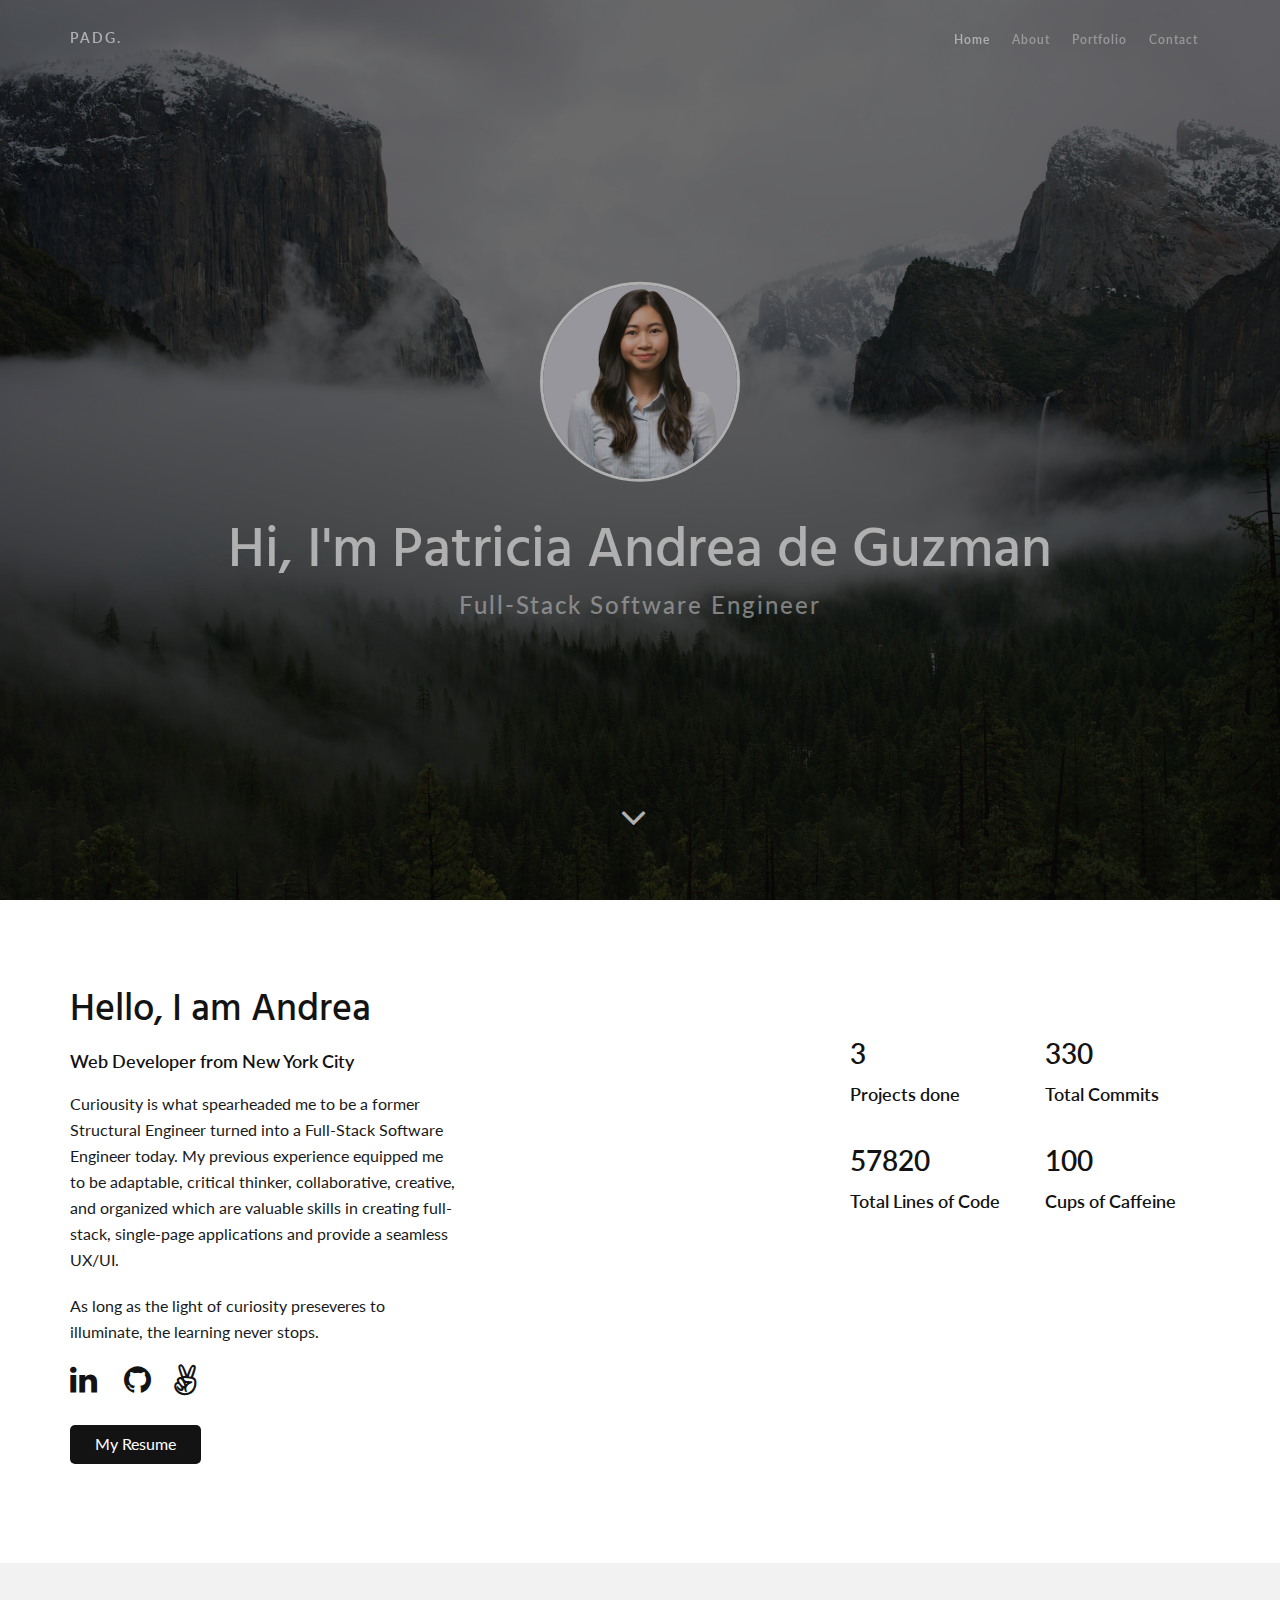
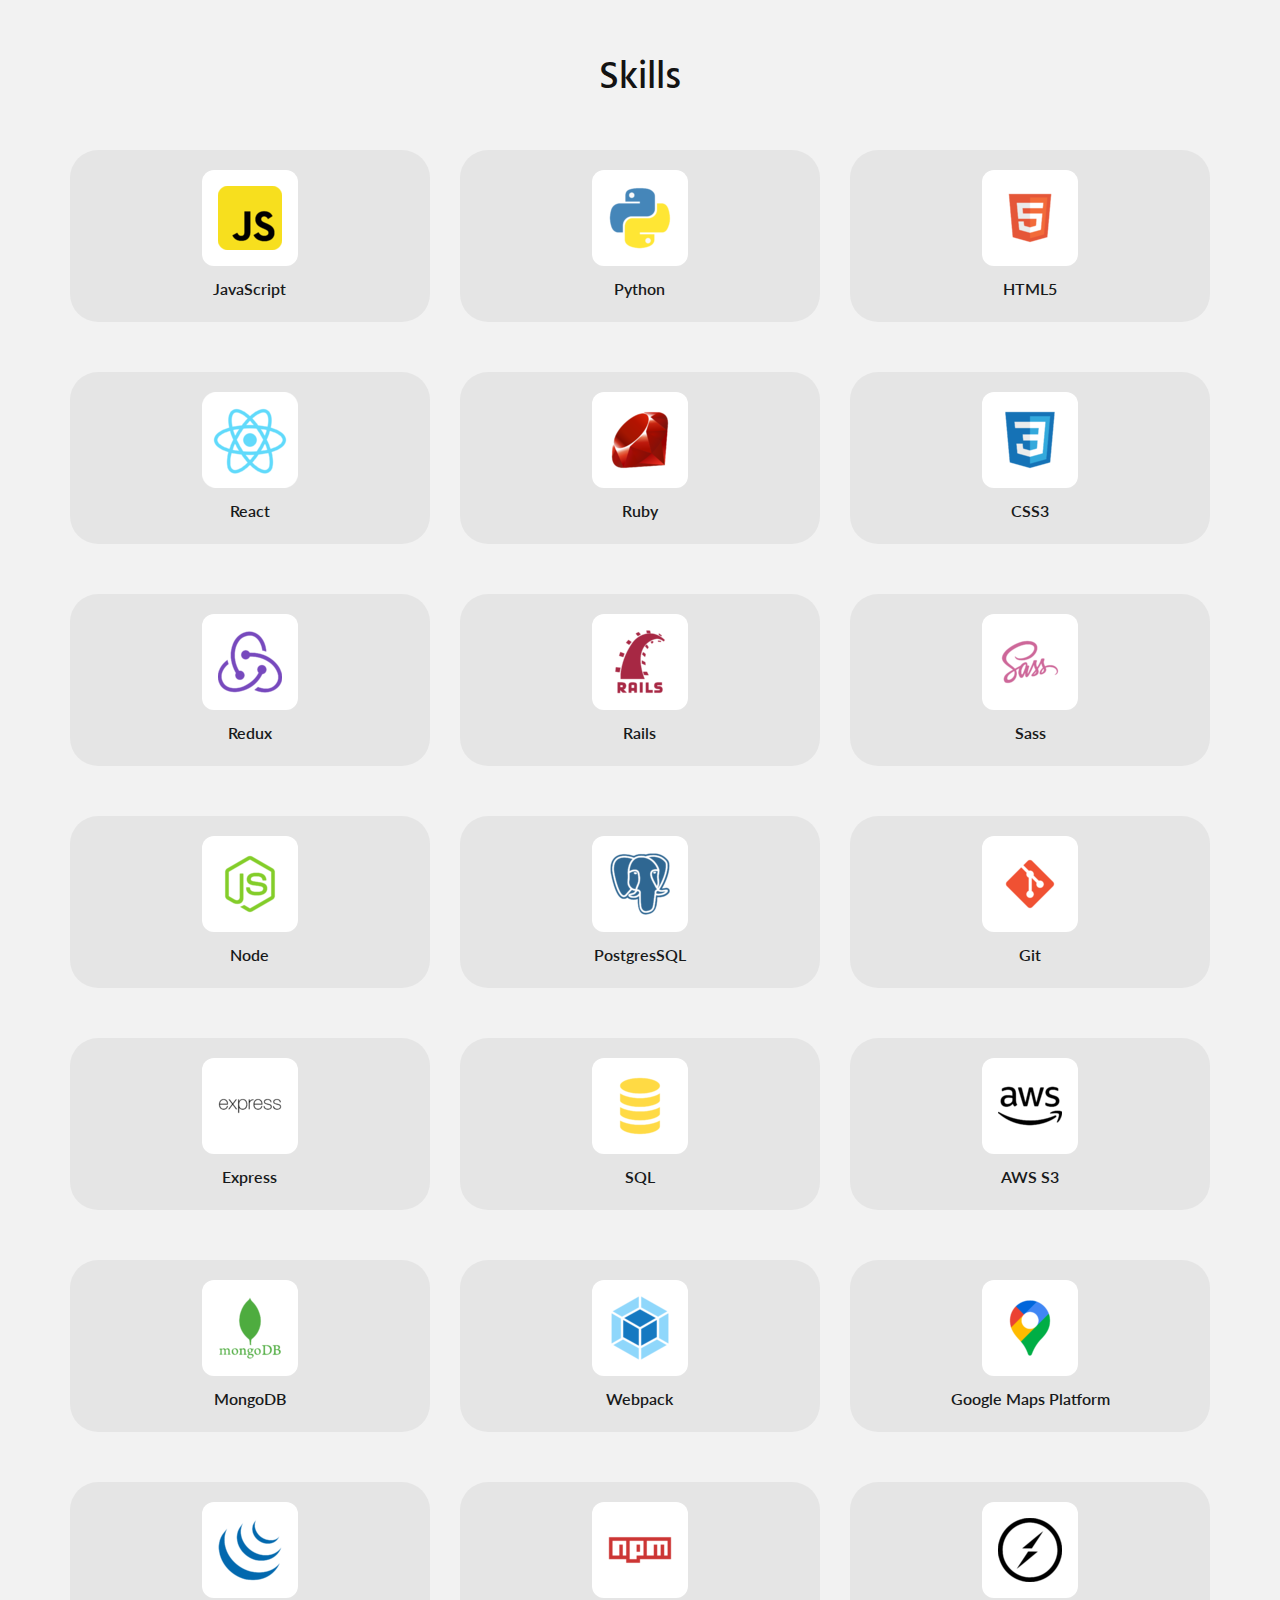
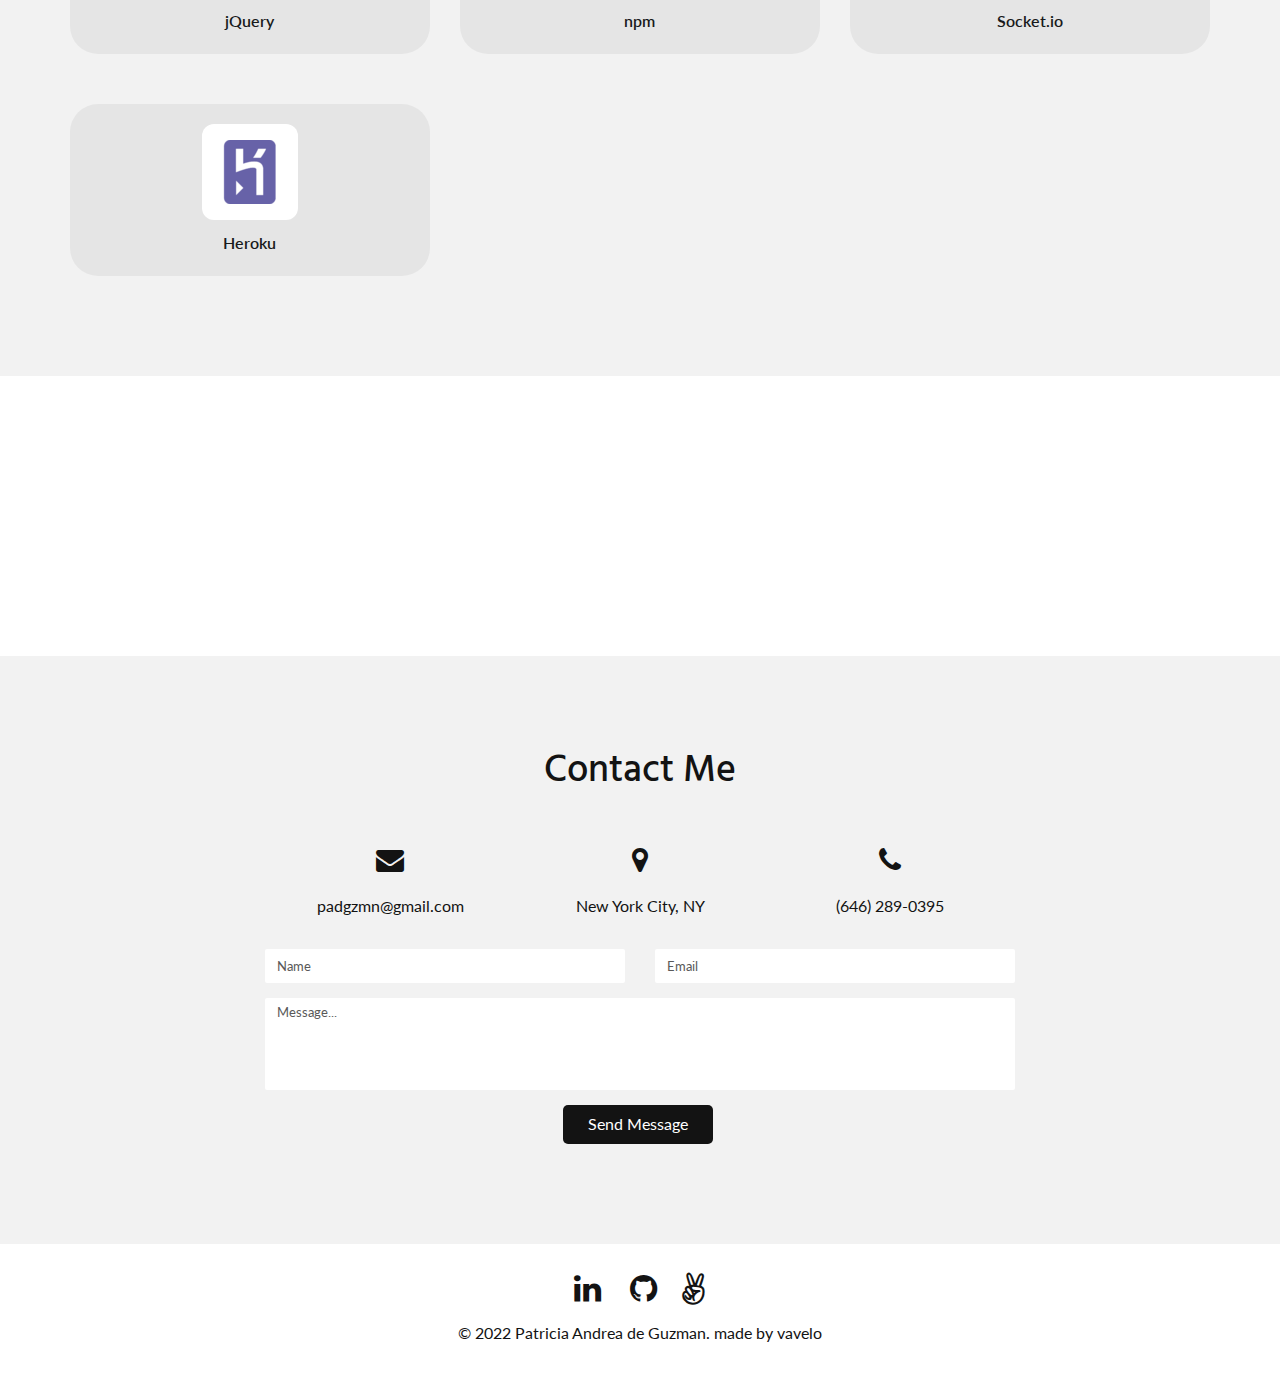
==== commit f533f27b: "make projects linked to live site" ====
--- a/index.html
+++ b/index.html
@@ -154,7 +154,7 @@
 						<div class="col-md-6 col-sm-6 col-xs-6">
 							<div class="count-item">
 								<div class="numscroller" data-slno='1' data-min='0' data-max='3' data-delay='2' data-increment="1">3</div>
-								<div class="count-name-intro">Project done</div>
+								<div class="count-name-intro">Projects done</div>
 							</div>
 						</div>
 
@@ -334,36 +334,36 @@
 							<div class="row">
 
 								<div class="website grid mix col-md-4 col-sm-6 col-xs-12">
-									<a href="https://yourbnb.herokuapp.com/#/" target="_blank" class="image-popup">
+									<a href="http://yourbnb.herokuapp.com/#/" target="_blank">
 										<figure class="port-desc">
 											<img src="assets/img/portfolio/yourbnb.gif" class="img-responsive" alt="yourbnb">
 											<figcaption>
 												<h4>YourBnB</h4>
-												<h5>Full-Stack Project</h5>
+												<h5>AirBnB clone, full-stack, single-page application built using React, Redux, Rails & PostgresSQL</h5>
 											</figcaption>
 										</figure>
 									</a>
 								</div>
 
 								<div class="website grid mix col-md-4 col-sm-6 col-xs-12">
-									<a href="assets/img/portfolio/portfolio-2.jpg" class="image-popup">
+									<a href="https://pa-dg.github.io/Sorting-Algorithm-Viz/" target="_blank">
 										<figure class="port-desc">
 											<img src="assets/img/portfolio/sorting-algo-viz.gif" class="img-responsive" alt="Work 2">
 											<figcaption>
 												<h4>Sorting Algorithm Viz</h4>
-												<h5>JavaScript Project</h5>
+												<h5>Sorting visualization engine developed using JavaScript, HTML5, & CSS3</h5>
 											</figcaption>
 										</figure>
 									</a>
 								</div>
 
-								<div class="photography grid mix col-md-4 col-sm-6 col-xs-12">
-									<a href="assets/img/portfolio/task-it.gif" class="image-popup">
+								<div class="website grid mix col-md-4 col-sm-6 col-xs-12">
+									<a href="https://mern-task-it.herokuapp.com/" target="_blank">
 										<figure class="port-desc">
 											<img src="assets/img/portfolio/task-it.gif" class="img-responsive" alt="Work 3">
 											<figcaption>
 												<h4>Task-It</h4>
-												<h5>MERN Stack Project</h5>
+												<h5>MERN stack, single-page project management application developed using MongoDB, Express, React-Redux, Node, Socket.io</h5>
 											</figcaption>
 										</figure>
 									</a>
@@ -407,7 +407,7 @@
 
 				<div class="col-md-8 col-md-offset-2">
 					<!-- changes your email domain in mailer.php (assets/php/) -->
-					<form id="ajax-contact" name="contact" method="post" action="mailer.php">
+					<form id="ajax-contact" name="contact" method="post" action="./mailer.php">
 						<div class="row">
 							<div class="col-md-6 col-sm-6">
 								<div class="form-group">
--- a/assets/css/style.css
+++ b/assets/css/style.css
@@ -786,7 +786,7 @@
 
 .port-desc:before {
 	position: absolute;
-	background-color: #fff;
+	background-color: rgba(255, 255, 255, 0.804);
 	top: 10px;
 	bottom: 10px;
 	left: 10px;
@@ -818,6 +818,17 @@
 	padding: 0 30px;
 }
 
+.port-desc h4 {
+	letter-spacing: 1.25px;
+	font-size: 24px;
+}
+
+.port-desc h5 {
+	/* letter-spacing: 1.15px; */
+	line-height: 1.2em;
+	font-size: 16px;
+}
+
 .port-desc h3 {
 	text-transform: uppercase;
 	margin: 0 0 6px;
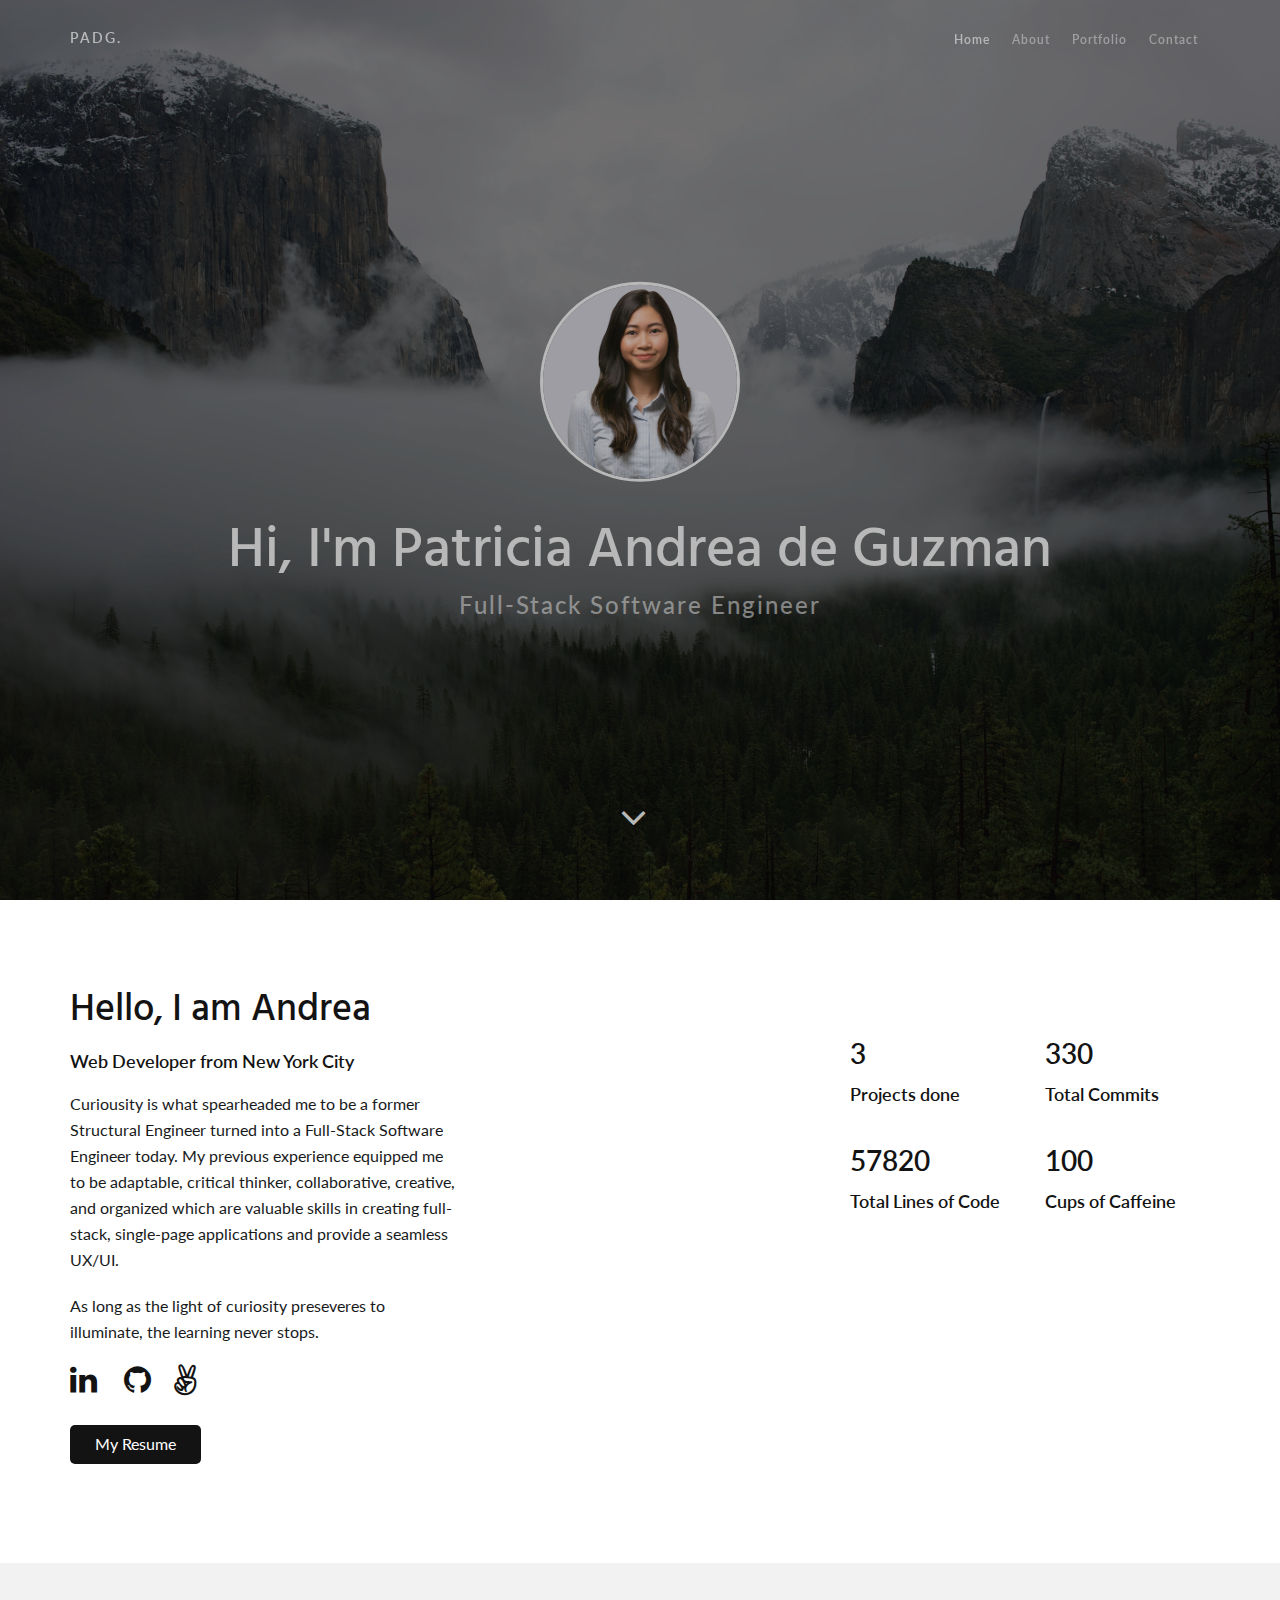
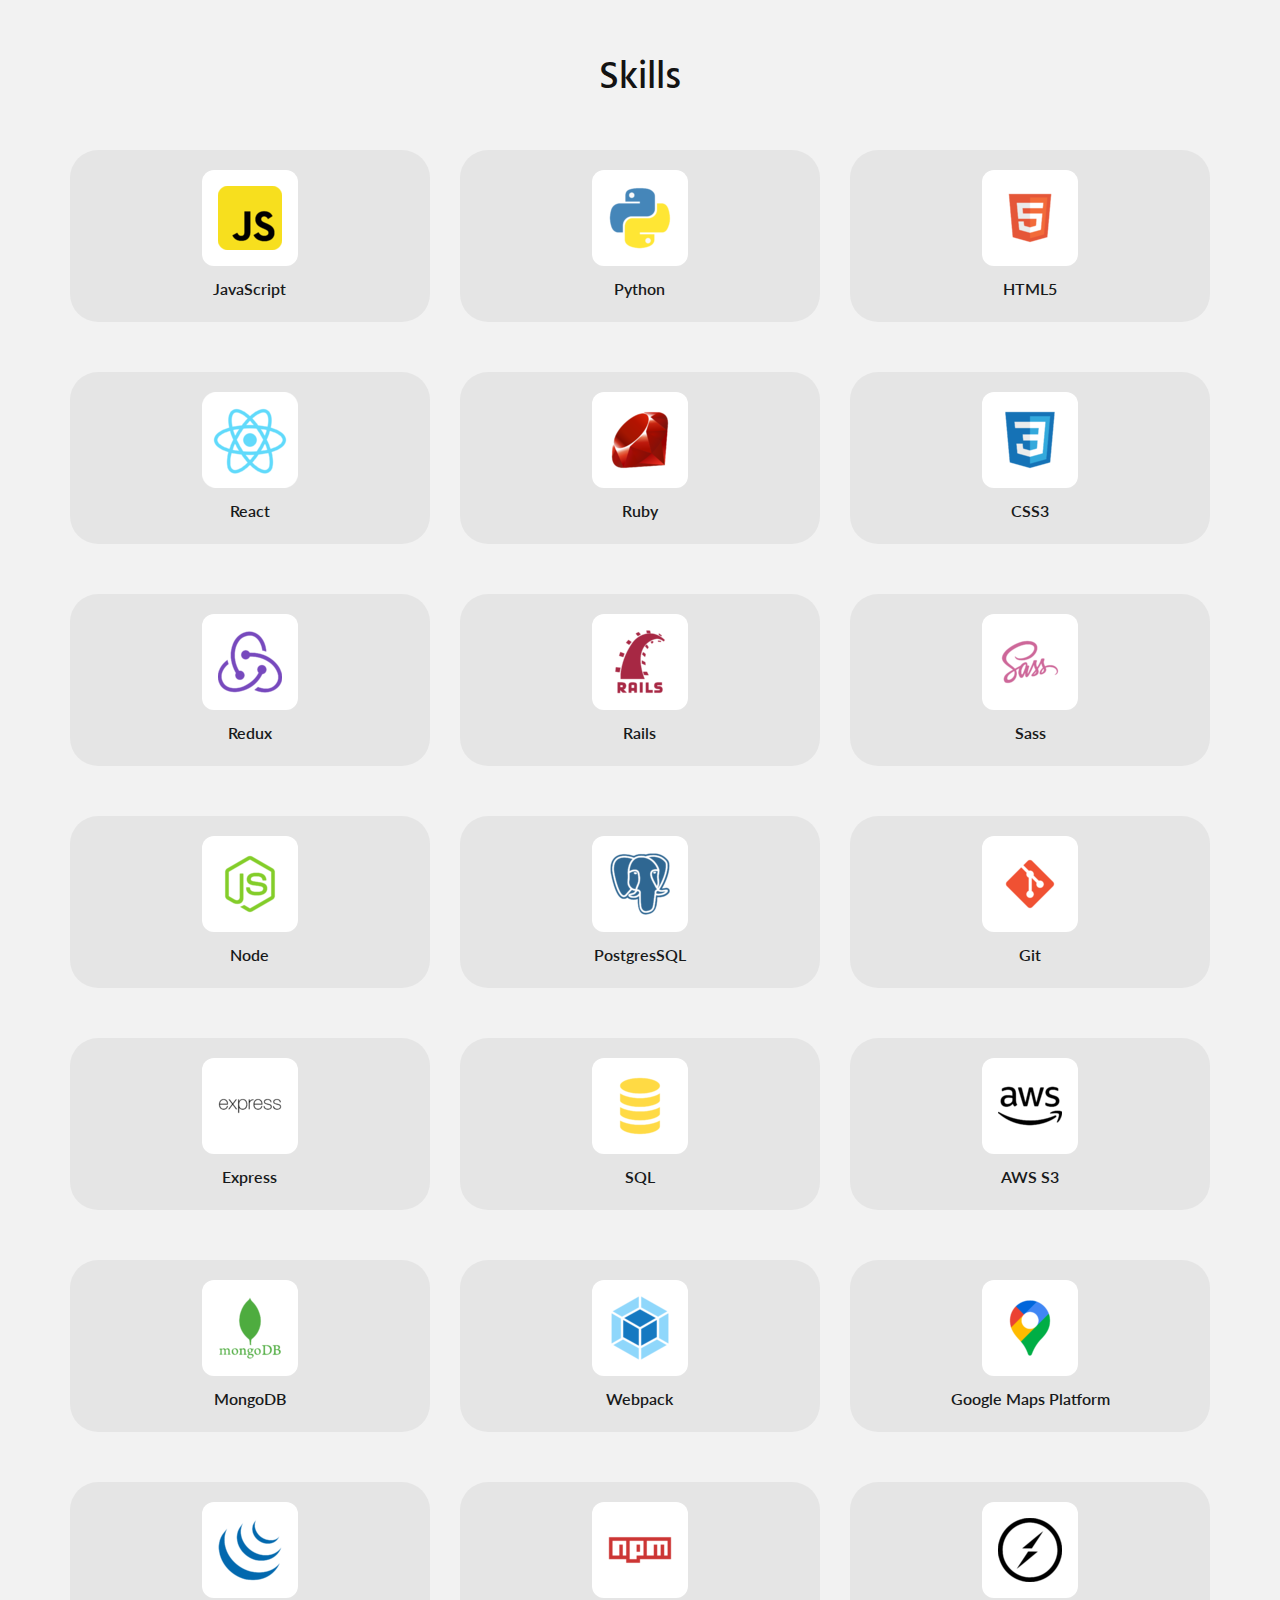
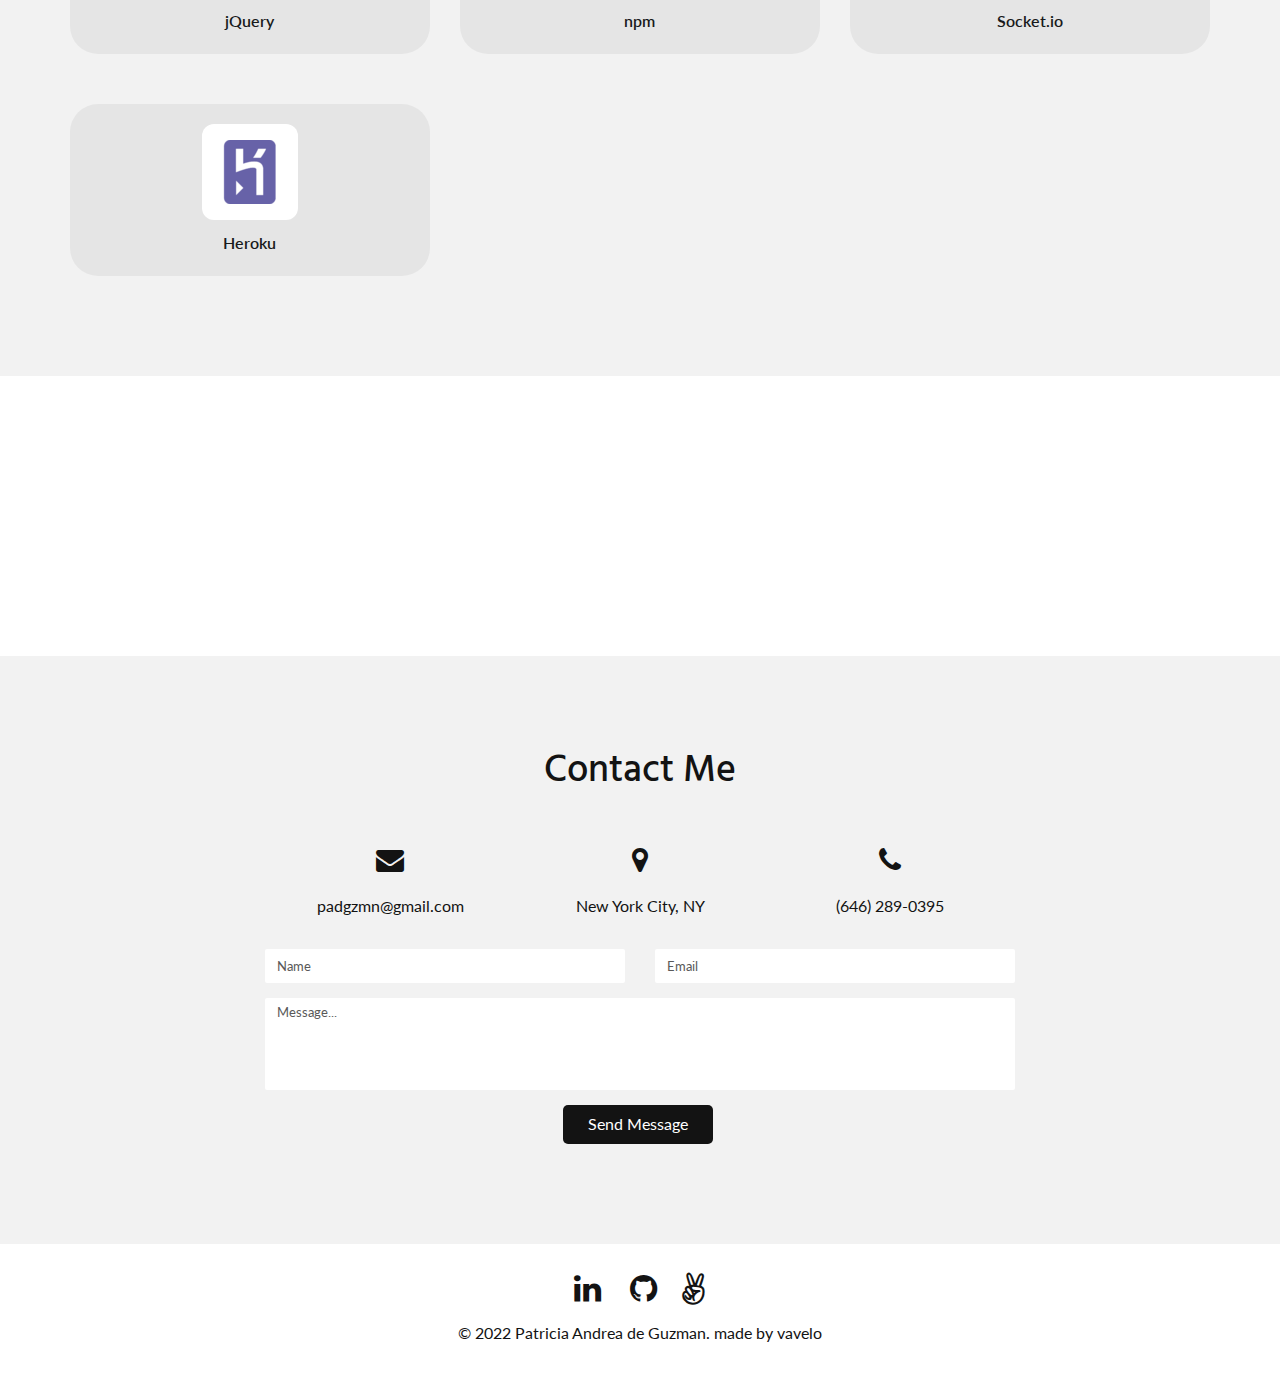
==== commit 33f9642a: "change form action to formspree instead of php" ====
--- a/index.html
+++ b/index.html
@@ -407,7 +407,7 @@
 
 				<div class="col-md-8 col-md-offset-2">
 					<!-- changes your email domain in mailer.php (assets/php/) -->
-					<form id="ajax-contact" name="contact" method="post" action="./mailer.php">
+					<form name="contact" method="POST" action="https://formspree.io/f/xzbwoaky">
 						<div class="row">
 							<div class="col-md-6 col-sm-6">
 								<div class="form-group">
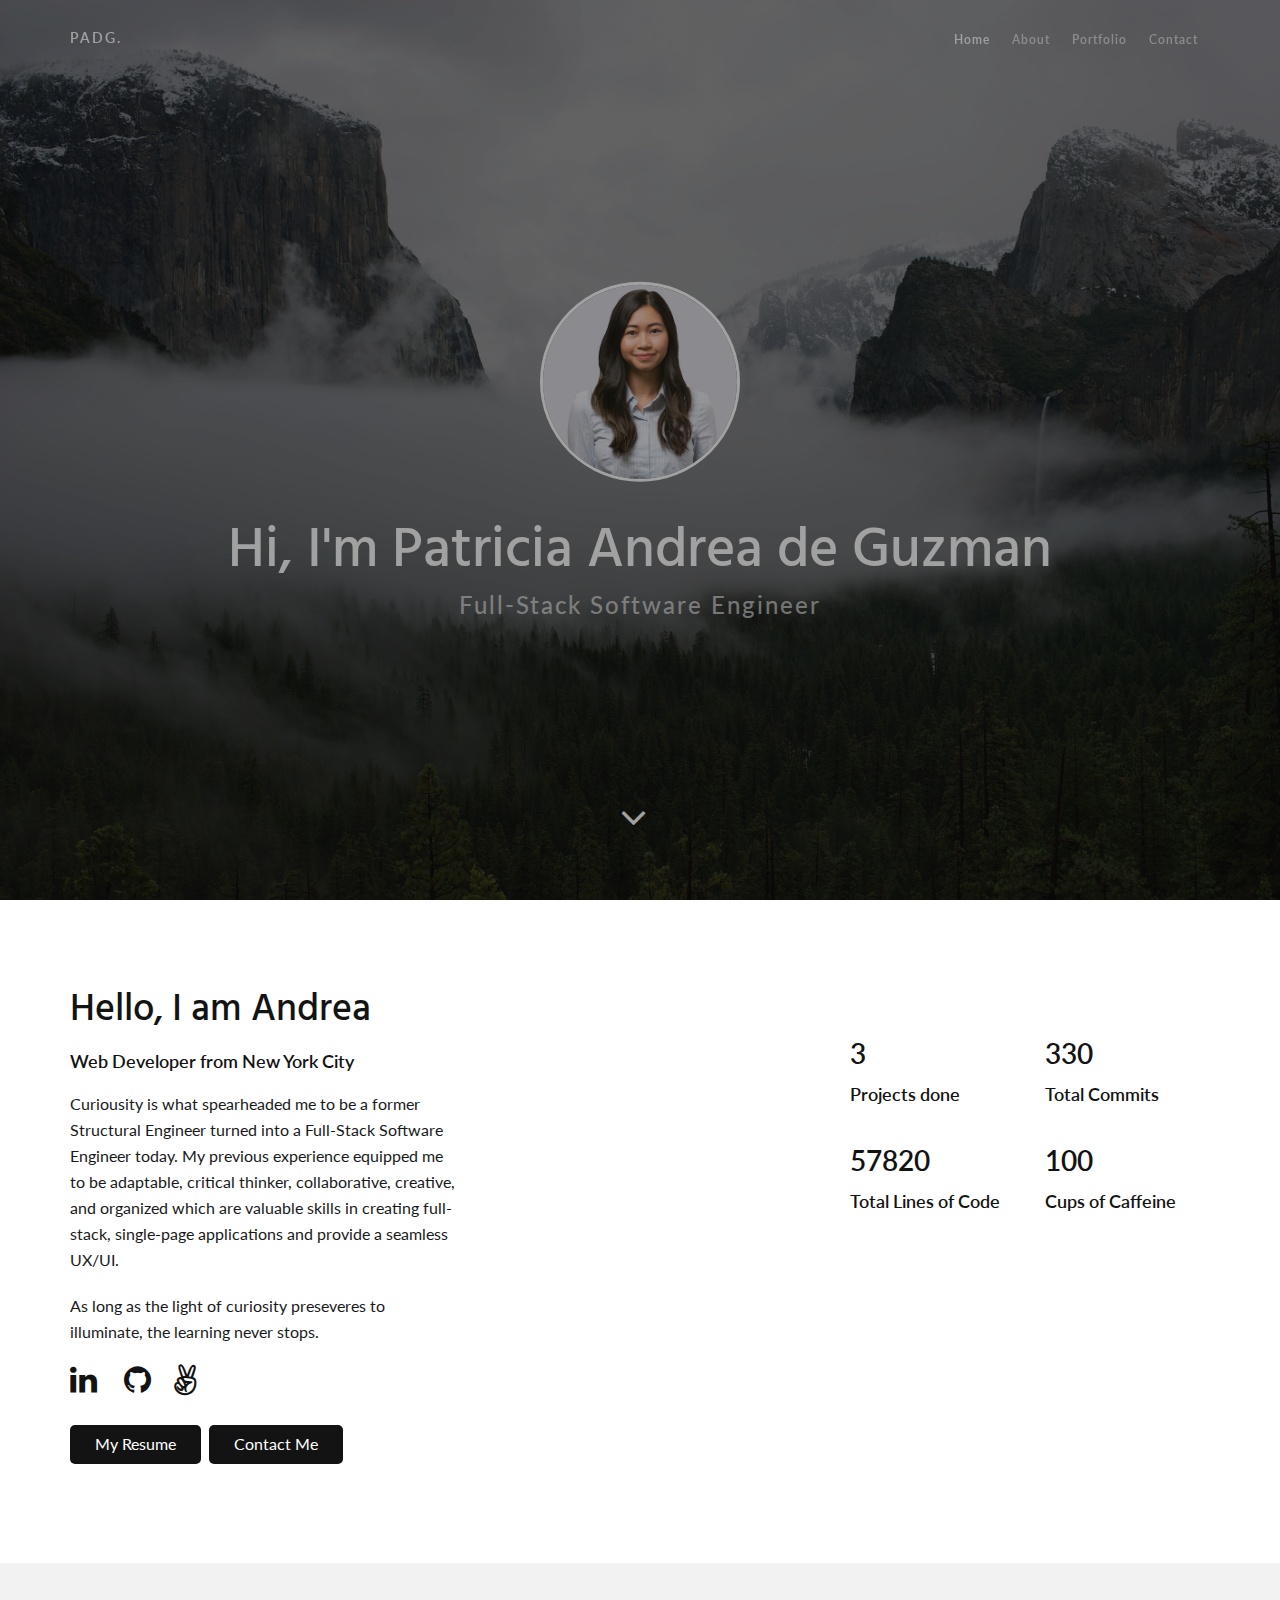
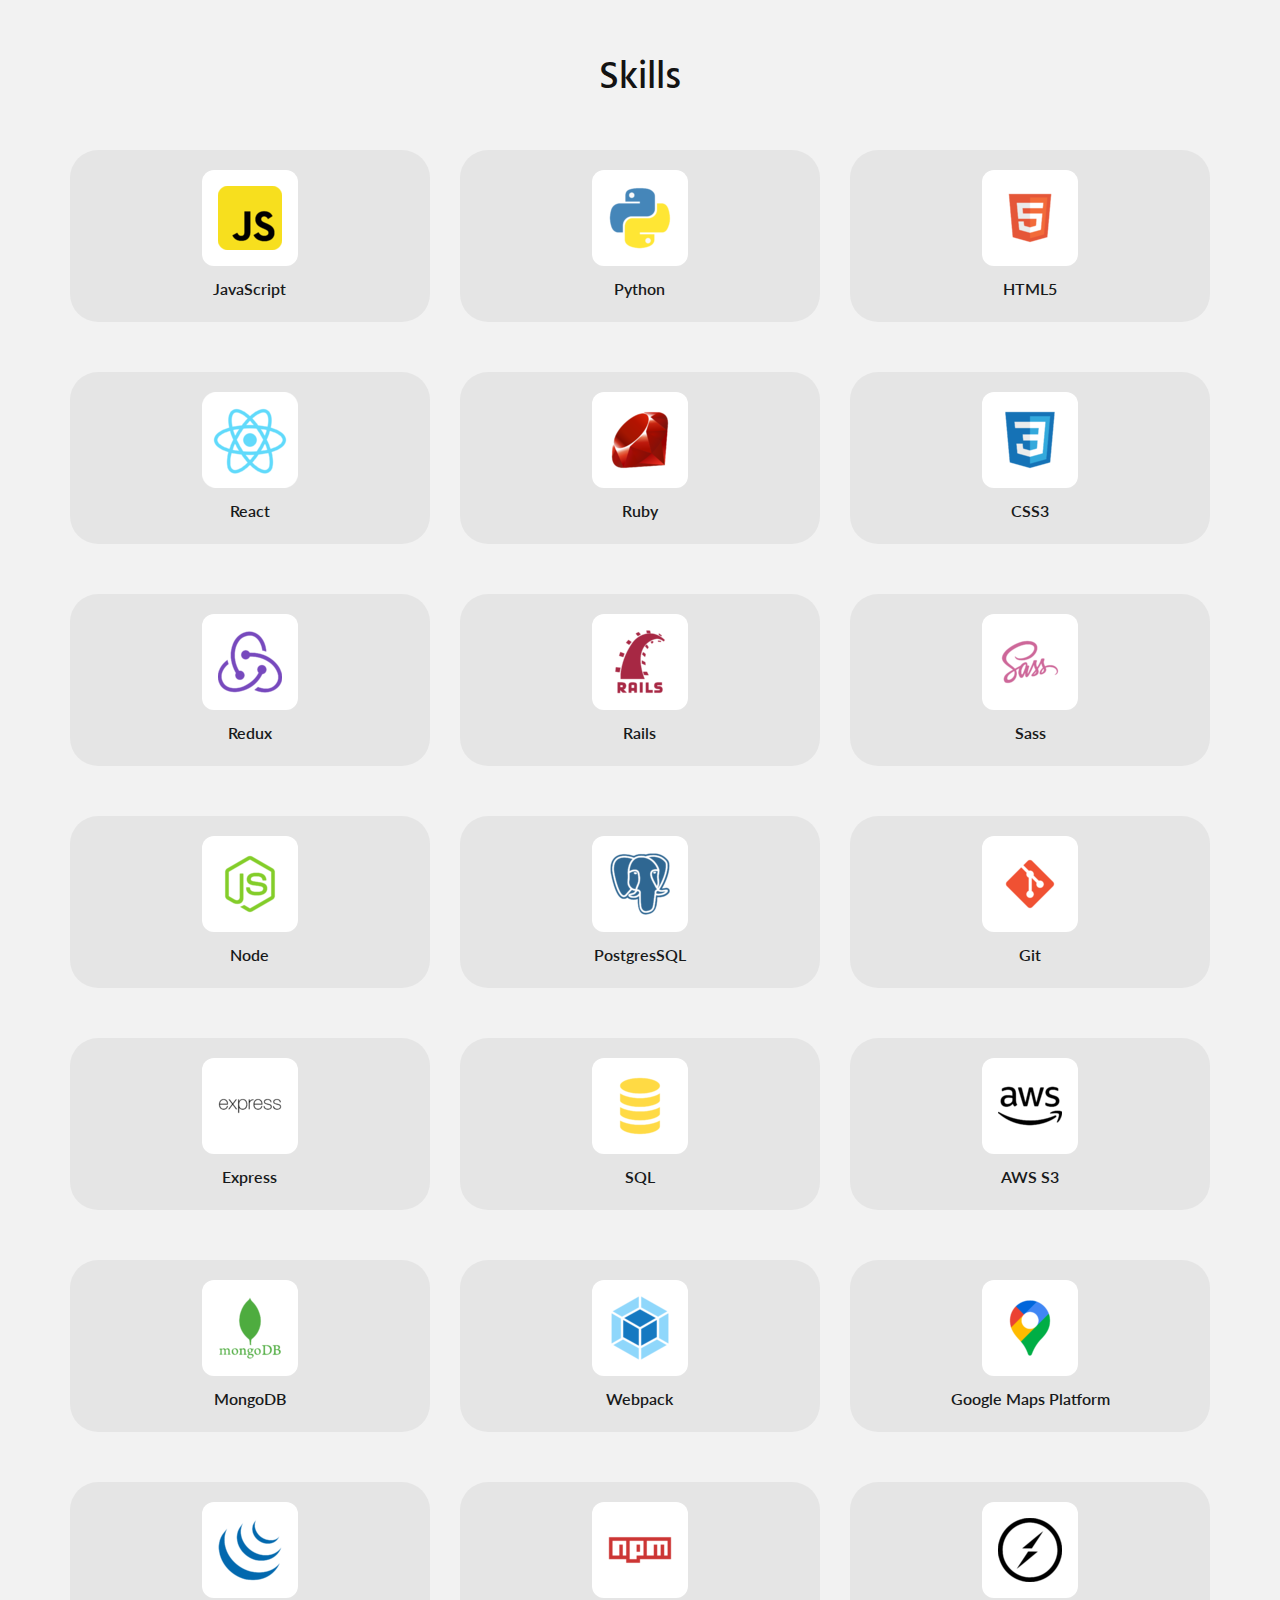
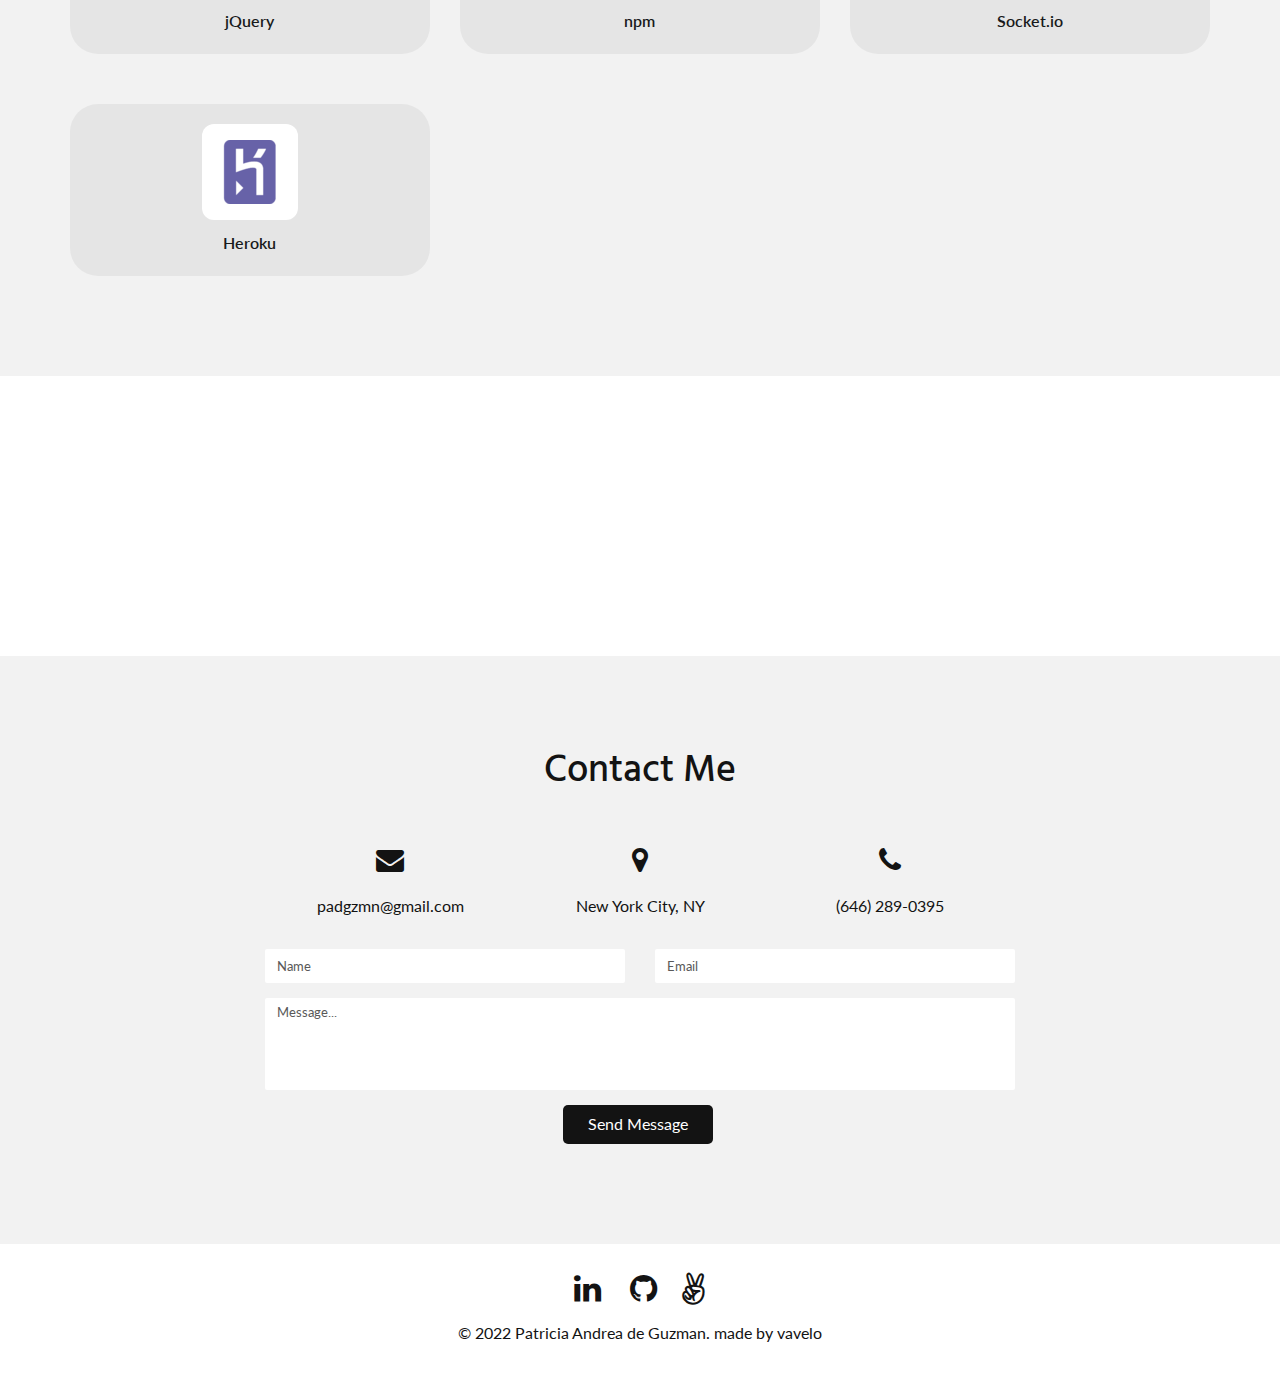
==== commit b4d8482f: "add resume, clean up code, and add contact button to direct to contact div" ====
--- a/index.html
+++ b/index.html
@@ -142,8 +142,11 @@
 					</ul>
 
 					<p>
-						<a href="#" class="btn btn-dark with-arrow smoth-scroll">My Resume
-							<i class="fa fa-download"></i>
+						<a href="./PADG_resume.pdf" target="_blank" class="btn btn-dark with-arrow smoth-scroll">My Resume
+							<i class="fa fa-link"></i>
+						</a>
+						<a href="#contact" class="btn btn-dark with-arrow smoth-scroll">Contact Me
+							<i class="fa fa-phone"></i>
 						</a>
 					</p>
 				</div>
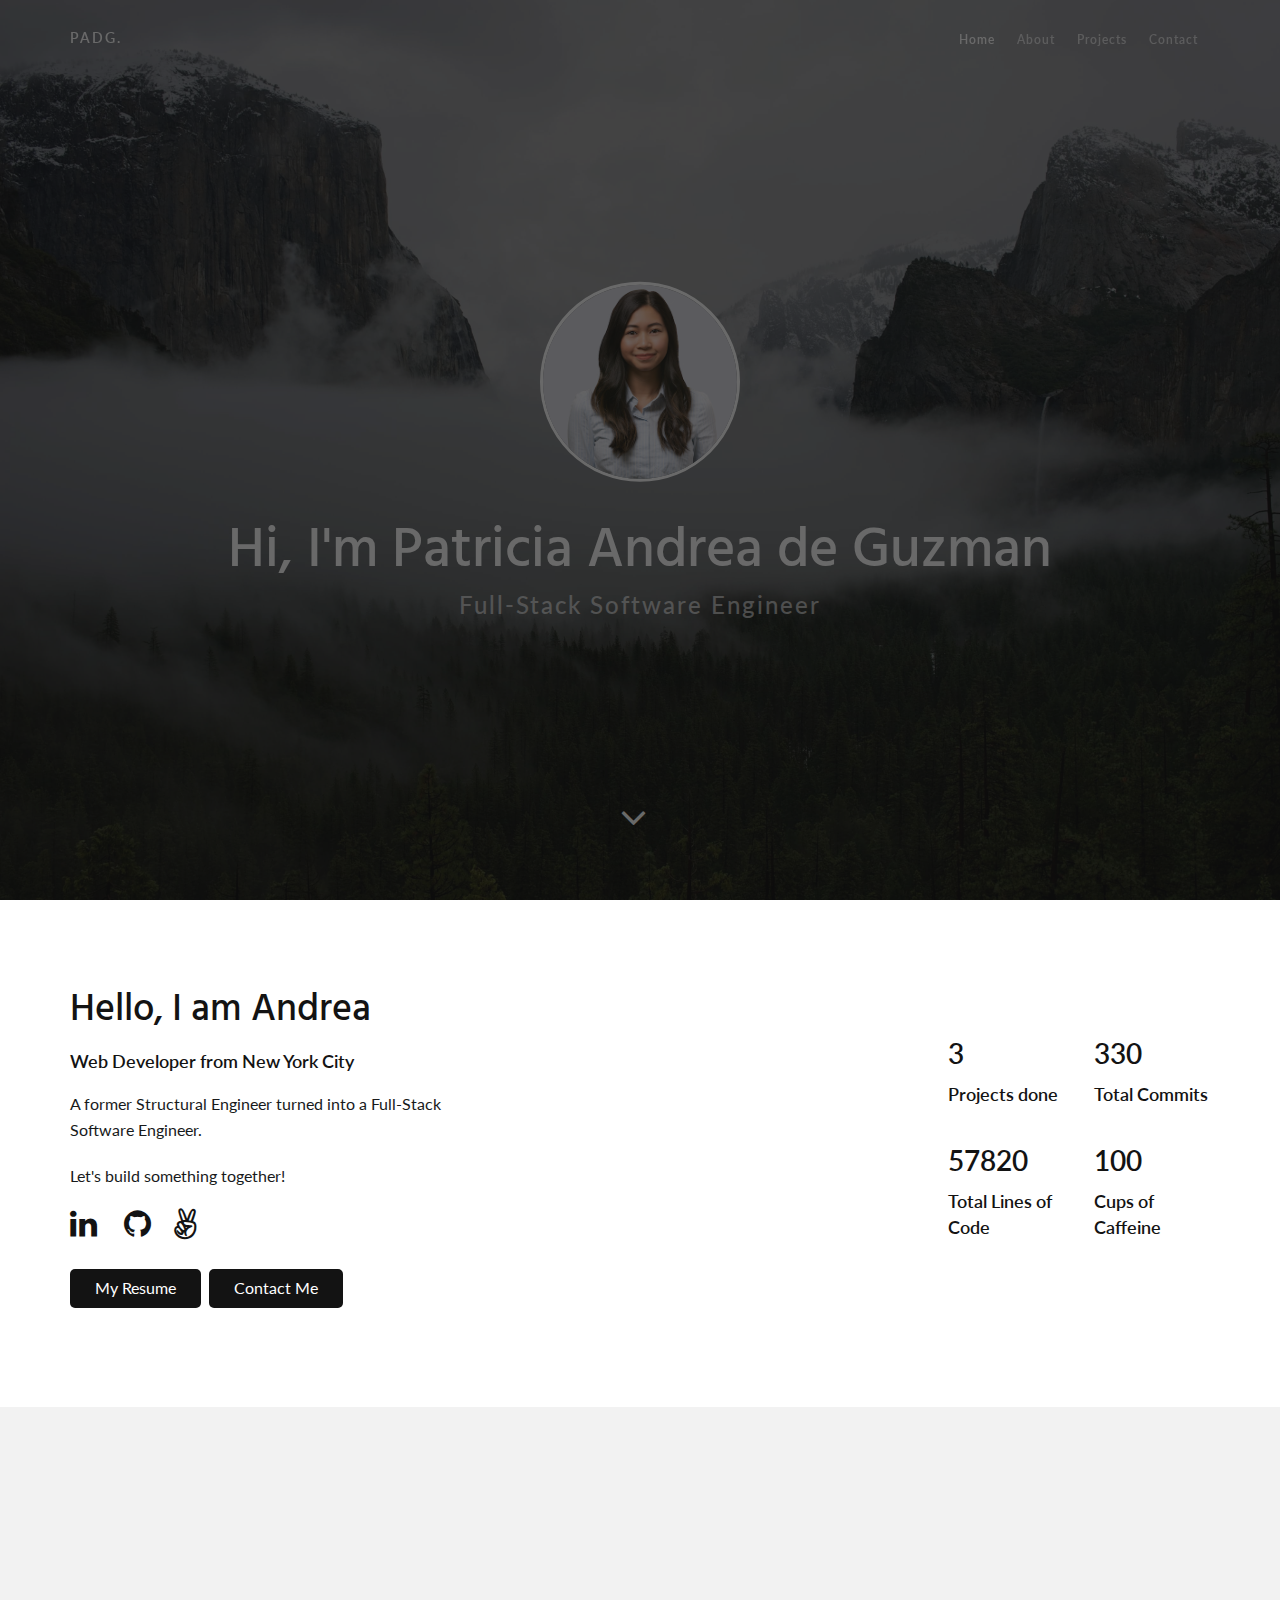
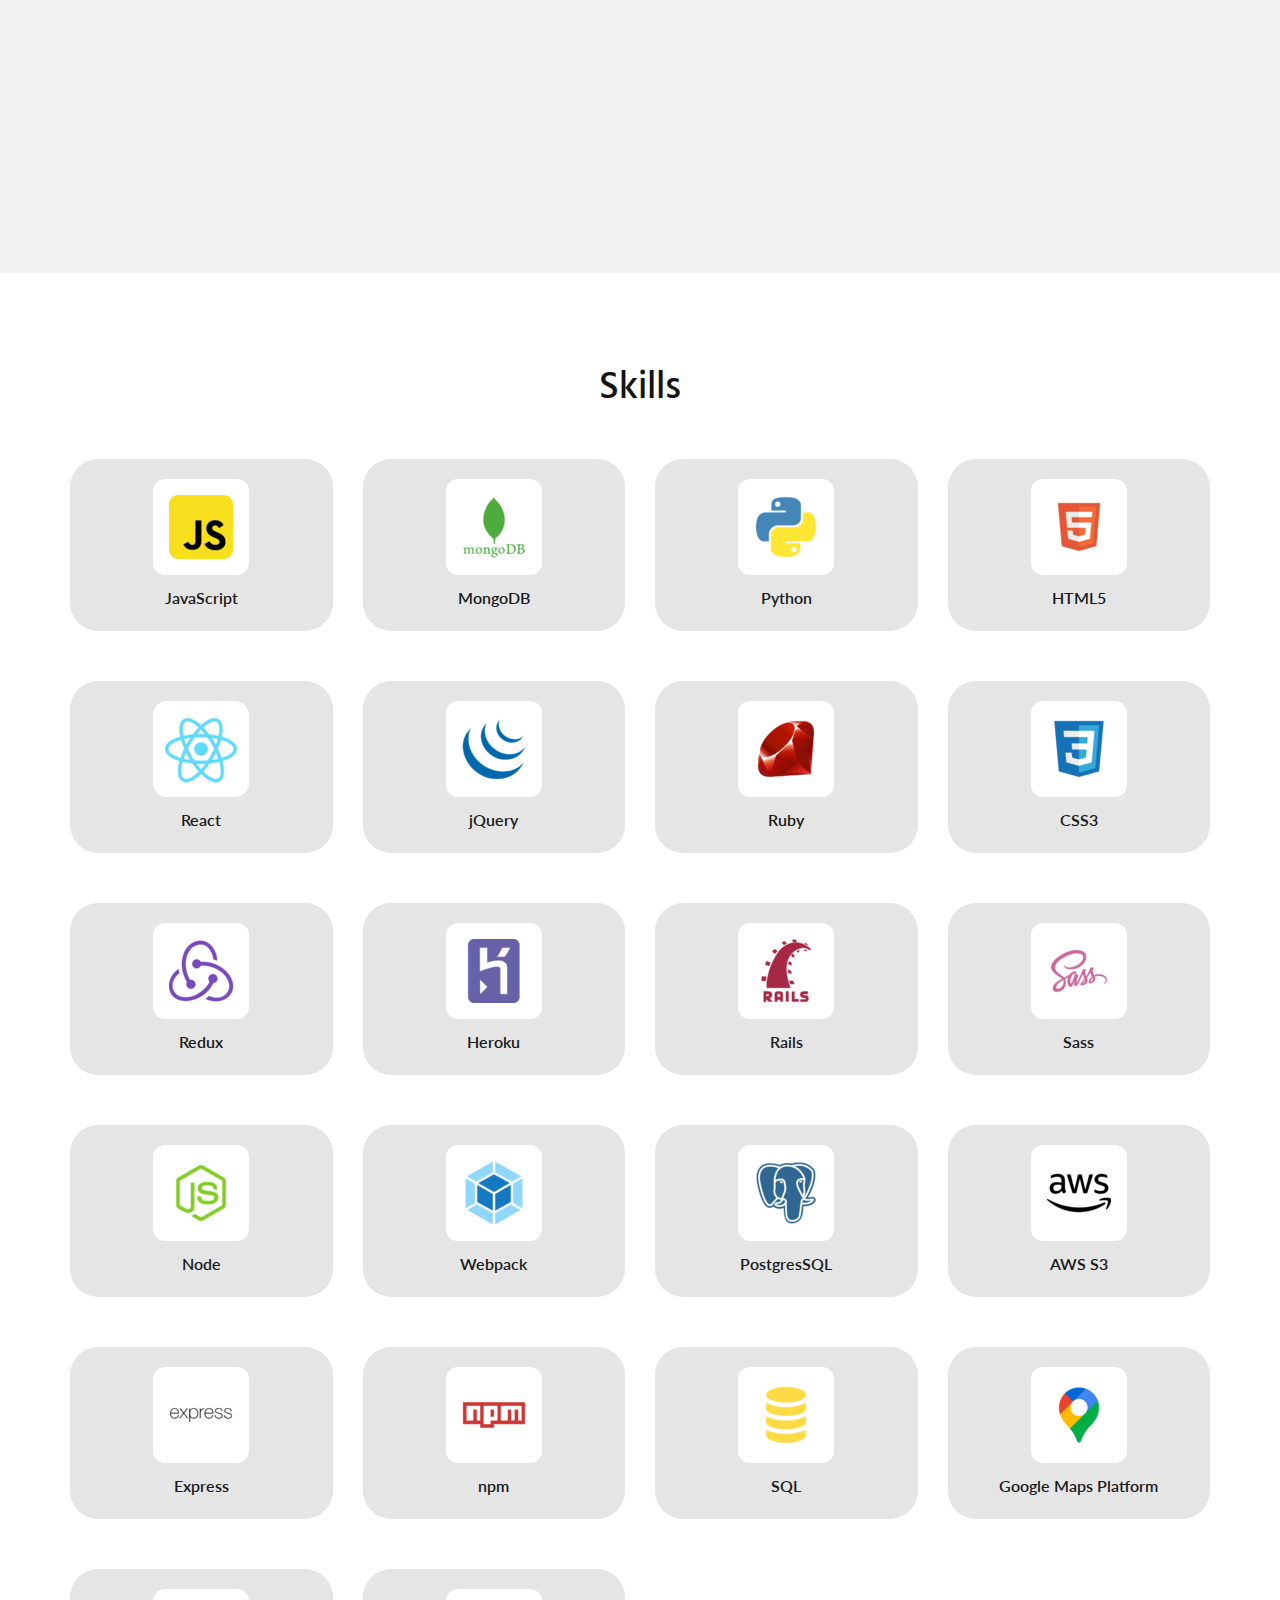
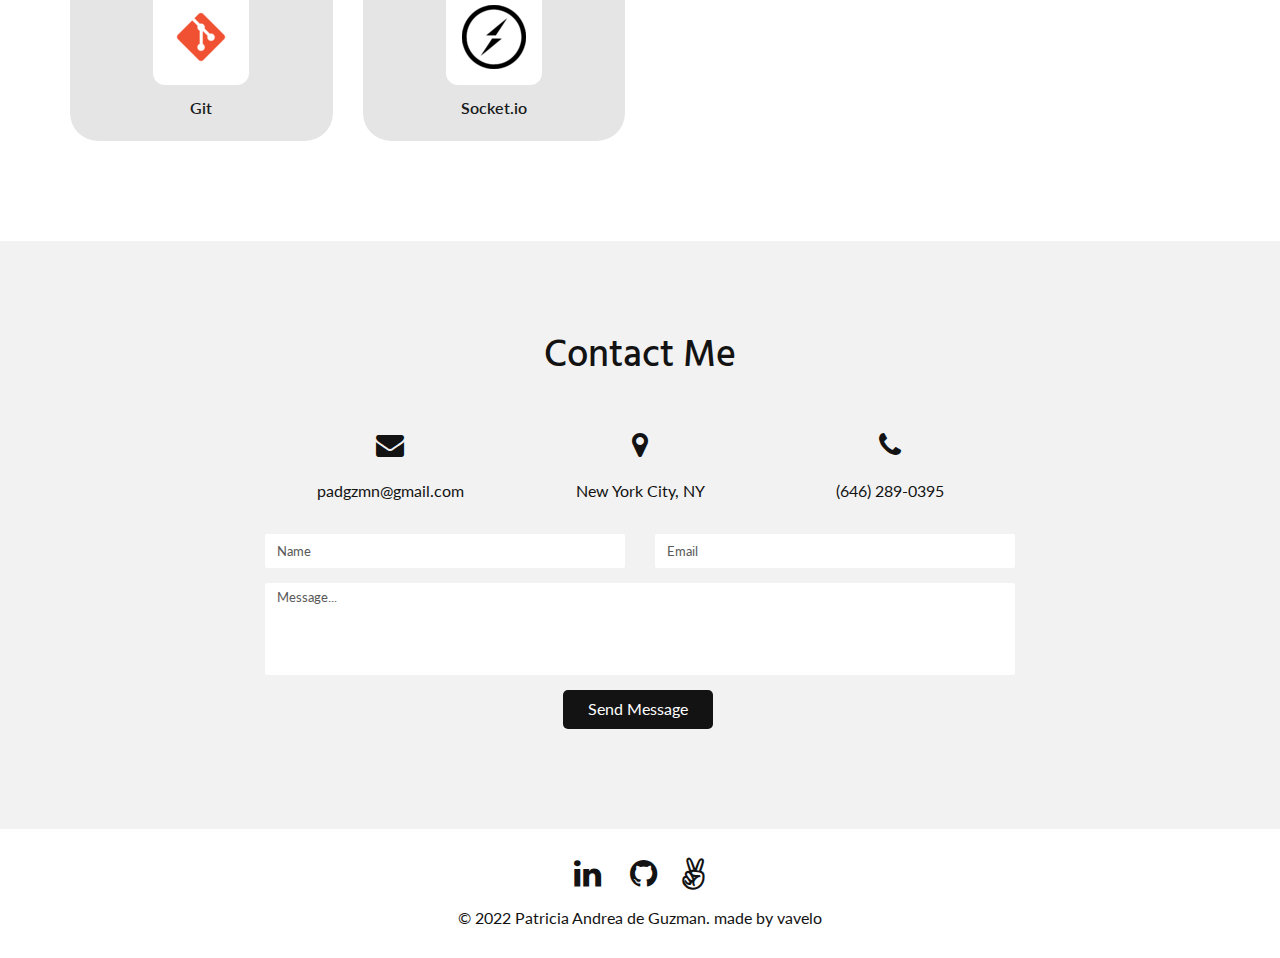
==== commit 47008801: "compress gifs, bg image, and update about me" ====
--- a/index.html
+++ b/index.html
@@ -69,7 +69,7 @@
 								<ul class="nav navbar-nav navbar-right">
 									<li><a class="active smoth-scroll" href="#home">Home</a></li>
 									<li><a class="smoth-scroll" href="#about">About</a></li>
-									<li><a class="smoth-scroll" href="#portfolio">Portfolio</a></li>
+									<li><a class="smoth-scroll" href="#portfolio">Projects</a></li>
 									<li><a class="smoth-scroll" href="#contact">Contact</a></li>
 								</ul>
 							</div>
@@ -82,7 +82,7 @@
 	<!-- // NAVIGATION END -->
 
 	<!-- // HOME BEGIN -->
-	<div id="home" class="home-bg" style="background-image: url('assets/img/robinson-greig-eaTYch4aNss-unsplash.jpg')" data-stellar-background-ratio="0.6">
+	<div id="home" class="home-bg" style="background-image: url('assets/img/bg.jpg')" data-stellar-background-ratio="0.6">
 		<div class="overlay">
 			<div class="container">
 				<div class="row">
@@ -95,10 +95,10 @@
 							<h1>Hi, I'm Patricia Andrea de Guzman</h1>
 							<h3 id="text-rotator">
 								<div>Full-Stack Software Engineer</div>
+								<div>Former Structural Engineer</div>
 								<div>Collaborative</div>
 								<div>Critical Thinker</div>
 								<div>Creative</div>
-								<div>Curious</div>
 							</h3>
 						</div>
 					</div>
@@ -117,12 +117,16 @@
 					<h2>Hello, I am Andrea</h2>
 					<h4>Web Developer from New York City</h4>
 					<p>
+						A former Structural Engineer turned into a Full-Stack Software Engineer.
+					</p>
+
+					<p>
+						Let's build something together!
+					</p>
+					
+					<!-- <p>
 						Curiousity is what spearheaded me to be a former Structural Engineer turned into a Full-Stack Software Engineer today. My previous experience equipped me to be adaptable, critical thinker, collaborative, creative, and organized which are valuable skills in creating full-stack, single-page applications and provide a seamless UX/UI.
-					</p>
-
-					<p>
-						As long as the light of curiosity preseveres to illuminate, the learning never stops.
-					</p>
+					</p> -->
 
 					<ul class="social-icons">
 						<li>
@@ -189,6 +193,67 @@
 	</section>
 	<!-- // ABOUT END -->
 
+		<!-- // PROJECTS BEGIN -->
+		<section id="portfolio">
+			<div class="container">
+				<div class="row">
+					<div data-aos="fade-up">
+						<div class="col-md-12 text-center">
+							<h2>Projects</h2>
+						</div>
+		
+						<div class="col-md-12 col-sm-12">
+		
+							<div id="port-image" class="container">
+								<div class="row">
+		
+									<div class="website grid mix col-md-4 col-sm-6 col-xs-12">
+										<a href="http://yourbnb.herokuapp.com/#/" target="_blank">
+											<figure class="port-desc">
+												<img src="assets/img/projects/yourbnb.gif" class="img-responsive" alt="yourbnb">
+												<figcaption>
+													<h4>YourBnB</h4>
+													<h5>AirBnB clone, full-stack, single-page application built using React, Redux, Rails &
+														PostgresSQL, AWS S3, Google Platform Maps</h5>
+												</figcaption>
+											</figure>
+										</a>
+									</div>
+		
+									<div class="website grid mix col-md-4 col-sm-6 col-xs-12">
+										<a href="https://pa-dg.github.io/Sorting-Algorithm-Viz/" target="_blank">
+											<figure class="port-desc">
+												<img src="assets/img/projects/sorting-algo-viz.gif" class="img-responsive" alt="Work 2">
+												<figcaption>
+													<h4>Sorting Algorithm Viz</h4>
+													<h5>Sorting visualization engine developed using JavaScript, HTML5, & CSS3</h5>
+												</figcaption>
+											</figure>
+										</a>
+									</div>
+		
+									<div class="website grid mix col-md-4 col-sm-6 col-xs-12">
+										<a href="https://mern-task-it.herokuapp.com/" target="_blank">
+											<figure class="port-desc">
+												<img src="assets/img/projects/task-it.gif" class="img-responsive" alt="Work 3">
+												<figcaption>
+													<h4>Task-It</h4>
+													<h5>MERN stack, single-page project management application developed using MongoDB, Express,
+														React-Redux, Node, Socket.io</h5>
+												</figcaption>
+											</figure>
+										</a>
+									</div>
+		
+								</div>
+							</div>
+						</div>
+					</div>
+				</div>
+			</div>
+		</section>
+		<!-- // PROJECTS END -->
+
 	<!-- // SKILLS BEGIN -->
 	<section id="skills">
 		<div class="container">
@@ -224,21 +289,43 @@
 					</div>
 					
 					<div class="progress-box">
+						<img class="skill-icon" src="assets/img/skills/git.png" alt="">
+						<p>Git</p>
+					</div>
+				</div>
+
+				<div class="col-md-5 col-sm-6 col-xs-12">
+					<div class="progress-box">
 						<img class="skill-icon" src="assets/img/skills/mongodb.png" alt="">
 						<p>MongoDB</p>
 					</div>
-
+					
 					<div class="progress-box">
 						<img class="skill-icon" src="assets/img/skills/jquery.png" alt="">
 						<p>jQuery</p>
 					</div>
-
+					
 					<div class="progress-box">
 						<img class="skill-icon" src="assets/img/skills/heroku.png" alt="">
 						<p>Heroku</p>
 					</div>
 
-				</div>
+					<div class="progress-box">
+						<img class="skill-icon" src="assets/img/skills/webpack.png" alt="">
+						<p>Webpack</p>
+					</div>
+					
+					<div class="progress-box">
+						<img class="skill-icon" src="assets/img/skills/npm.png" alt="">
+						<p>npm</p>
+					</div>
+
+					<div class="progress-box">
+						<img class="skill-icon" src="assets/img/skills/socket.png" alt="">
+						<p>Socket.io</p>
+					</div>
+				</div>
+
 
 				<div class="col-md-5 col-sm-6 col-xs-12">
 					<div class="progress-box">
@@ -265,17 +352,6 @@
 						<img class="skill-icon" src="assets/img/skills/sql.png" alt="">
 						<p>SQL</p>
 					</div>
-					
-					<div class="progress-box">
-						<img class="skill-icon" src="assets/img/skills/webpack.png" alt="">
-						<p>Webpack</p>
-					</div>
-					
-					<div class="progress-box">
-						<img class="skill-icon" src="assets/img/skills/npm.png" alt="">
-						<p>npm</p>
-					</div>
-					
 				</div>
 
 				<div class="col-md-5 col-sm-6 col-xs-12 skills-right">
@@ -296,11 +372,6 @@
 					</div>
 
 					<div class="progress-box">
-						<img class="skill-icon" src="assets/img/skills/git.png" alt="">
-						<p>Git</p>
-					</div>
-
-					<div class="progress-box">
 						<img class="skill-icon" src="assets/img/skills/aws.png" alt="">
 						<p>AWS S3</p>
 					</div>
@@ -309,12 +380,6 @@
 						<img class="skill-icon" src="assets/img/skills/gmaps.png" alt="">
 						<p>Google Maps Platform</p>
 					</div>
-
-					<div class="progress-box">
-						<img class="skill-icon" src="assets/img/skills/socket.png" alt="">
-						<p>Socket.io</p>
-					</div>
-
 				</div>
 
 			</div>
@@ -322,64 +387,6 @@
 	</section>
 	<!-- // SKILLS END -->
 
-	<!-- // PORTFOLIO BEGIN -->
-	<section id="portfolio">
-		<div class="container">
-			<div class="row">
-				<div data-aos="fade-up">
-					<div class="col-md-12 text-center">
-						<h2>Projects</h2>
-					</div>
-
-					<div class="col-md-12 col-sm-12">
-
-						<div id="port-image" class="container">
-							<div class="row">
-
-								<div class="website grid mix col-md-4 col-sm-6 col-xs-12">
-									<a href="http://yourbnb.herokuapp.com/#/" target="_blank">
-										<figure class="port-desc">
-											<img src="assets/img/portfolio/yourbnb.gif" class="img-responsive" alt="yourbnb">
-											<figcaption>
-												<h4>YourBnB</h4>
-												<h5>AirBnB clone, full-stack, single-page application built using React, Redux, Rails & PostgresSQL</h5>
-											</figcaption>
-										</figure>
-									</a>
-								</div>
-
-								<div class="website grid mix col-md-4 col-sm-6 col-xs-12">
-									<a href="https://pa-dg.github.io/Sorting-Algorithm-Viz/" target="_blank">
-										<figure class="port-desc">
-											<img src="assets/img/portfolio/sorting-algo-viz.gif" class="img-responsive" alt="Work 2">
-											<figcaption>
-												<h4>Sorting Algorithm Viz</h4>
-												<h5>Sorting visualization engine developed using JavaScript, HTML5, & CSS3</h5>
-											</figcaption>
-										</figure>
-									</a>
-								</div>
-
-								<div class="website grid mix col-md-4 col-sm-6 col-xs-12">
-									<a href="https://mern-task-it.herokuapp.com/" target="_blank">
-										<figure class="port-desc">
-											<img src="assets/img/portfolio/task-it.gif" class="img-responsive" alt="Work 3">
-											<figcaption>
-												<h4>Task-It</h4>
-												<h5>MERN stack, single-page project management application developed using MongoDB, Express, React-Redux, Node, Socket.io</h5>
-											</figcaption>
-										</figure>
-									</a>
-								</div>
-
-							</div>
-						</div>
-					</div>
-				</div>
-			</div>
-		</div>
-	</section>
-	<!-- // PORTFOLIO END -->
 
 	<!-- // CONTACT BEGIN -->
 	<section id="contact">
--- a/assets/css/style.css
+++ b/assets/css/style.css
@@ -643,7 +643,7 @@
 
 #skills {
 	padding: 95px 0 50px;
-	background: #f2f2f2;
+	background: #fff;
 }
 
 #skills h2 {
@@ -701,7 +701,7 @@
 
 #portfolio {
 	padding: 90px 0 80px;
-	background: #fff;
+	background: #f2f2f2;
 }
 
 #port-image .mix {
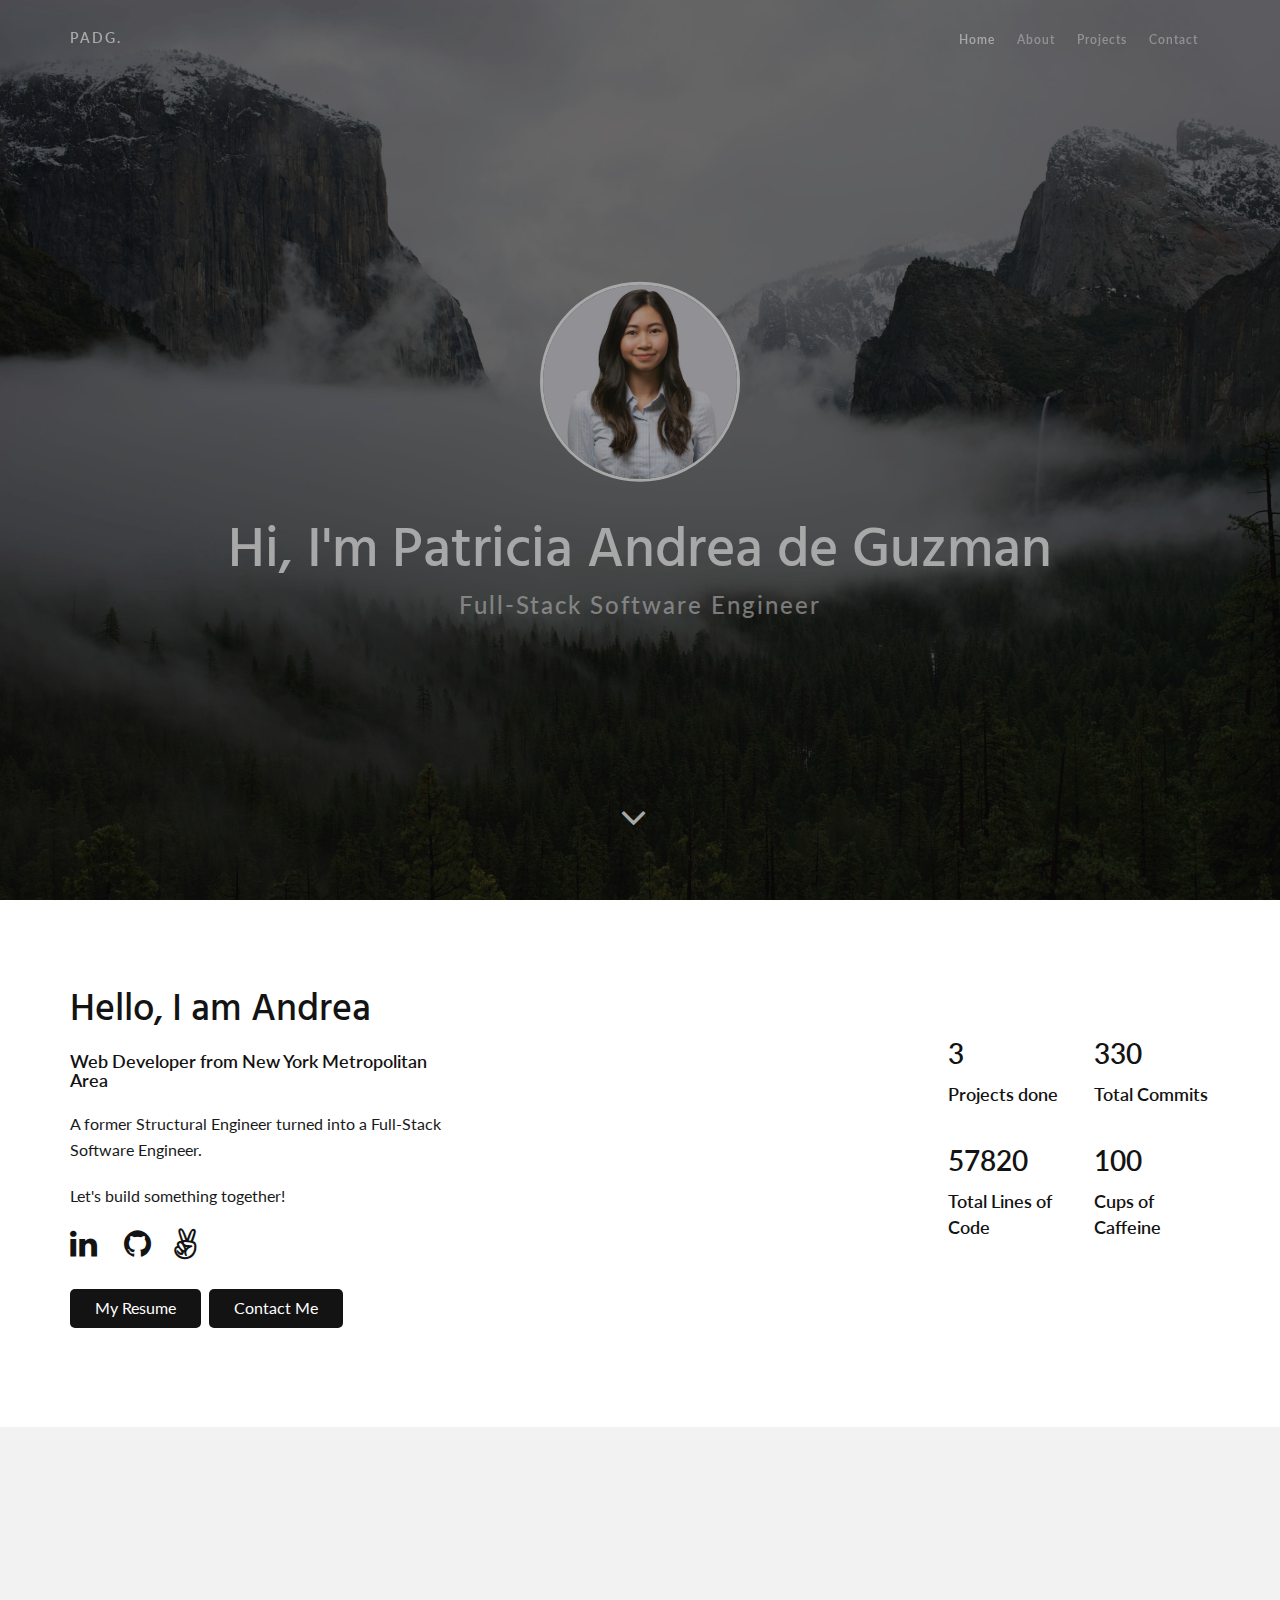
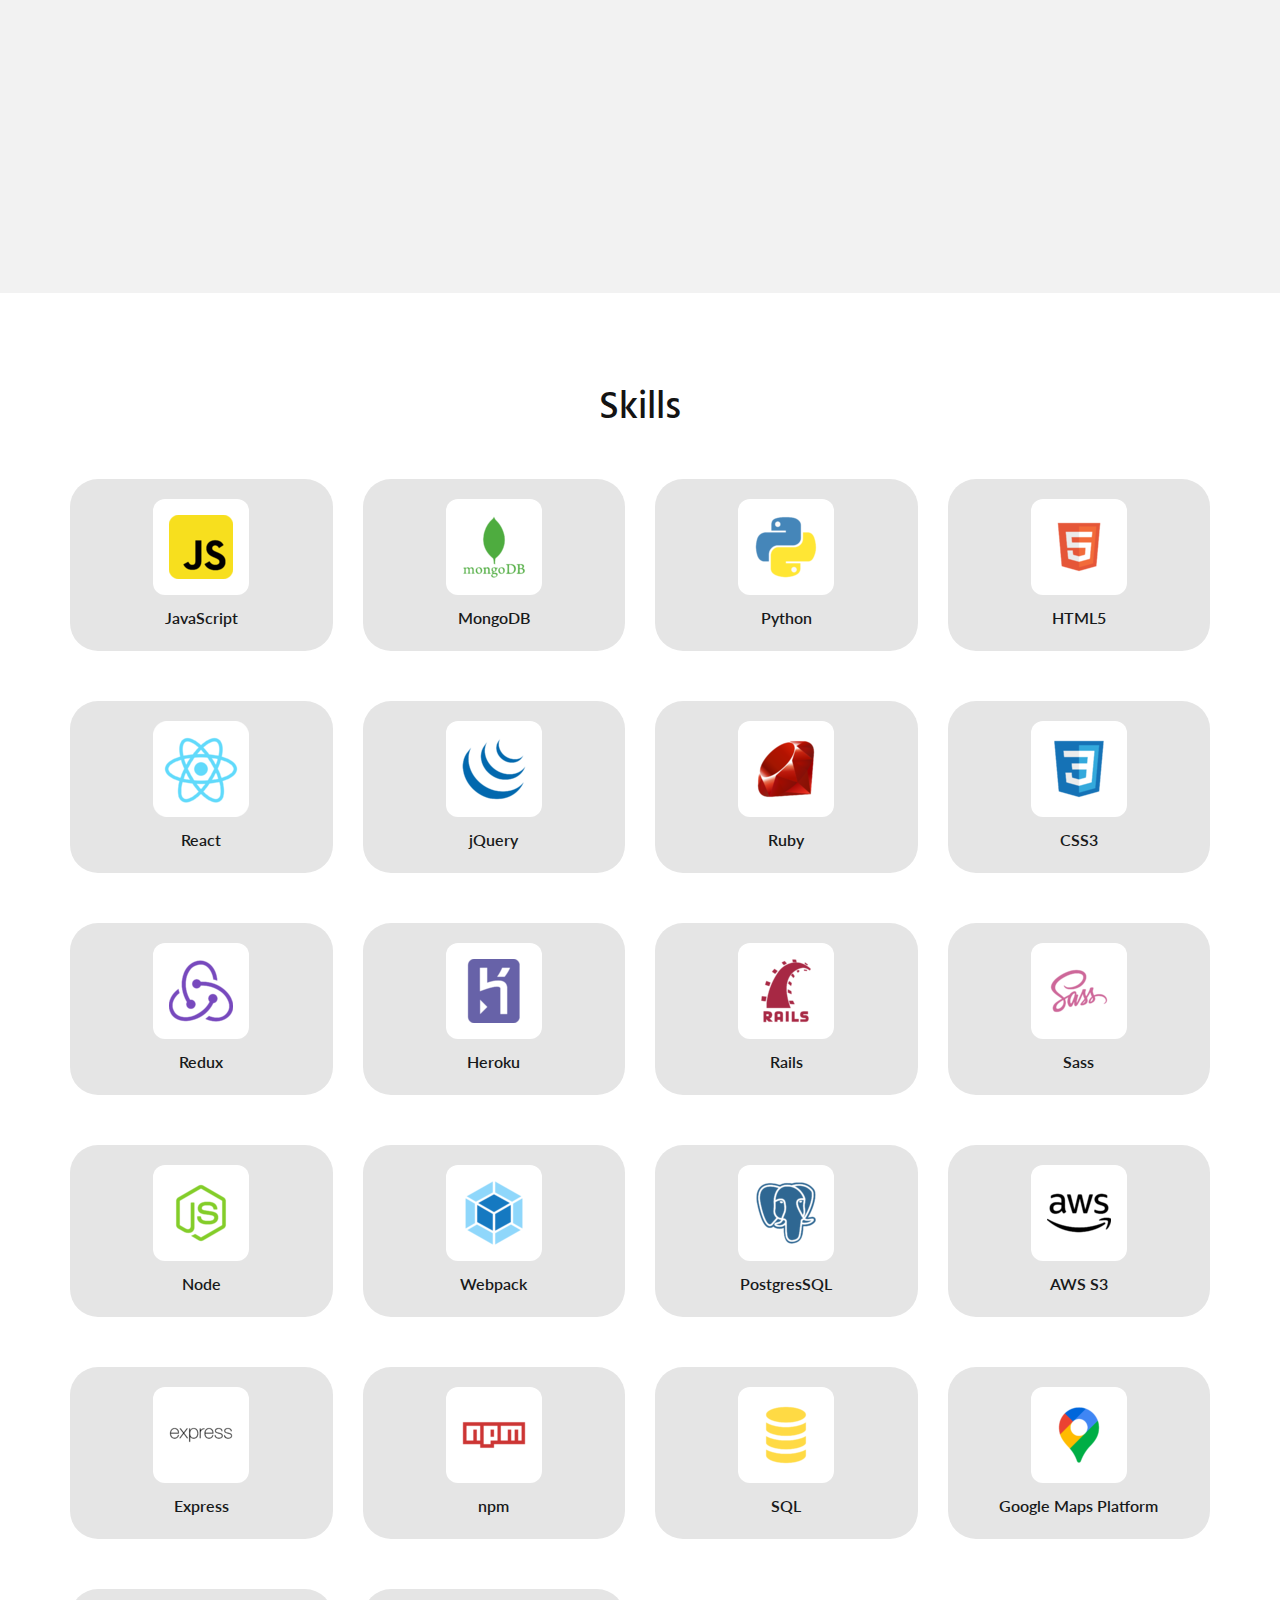
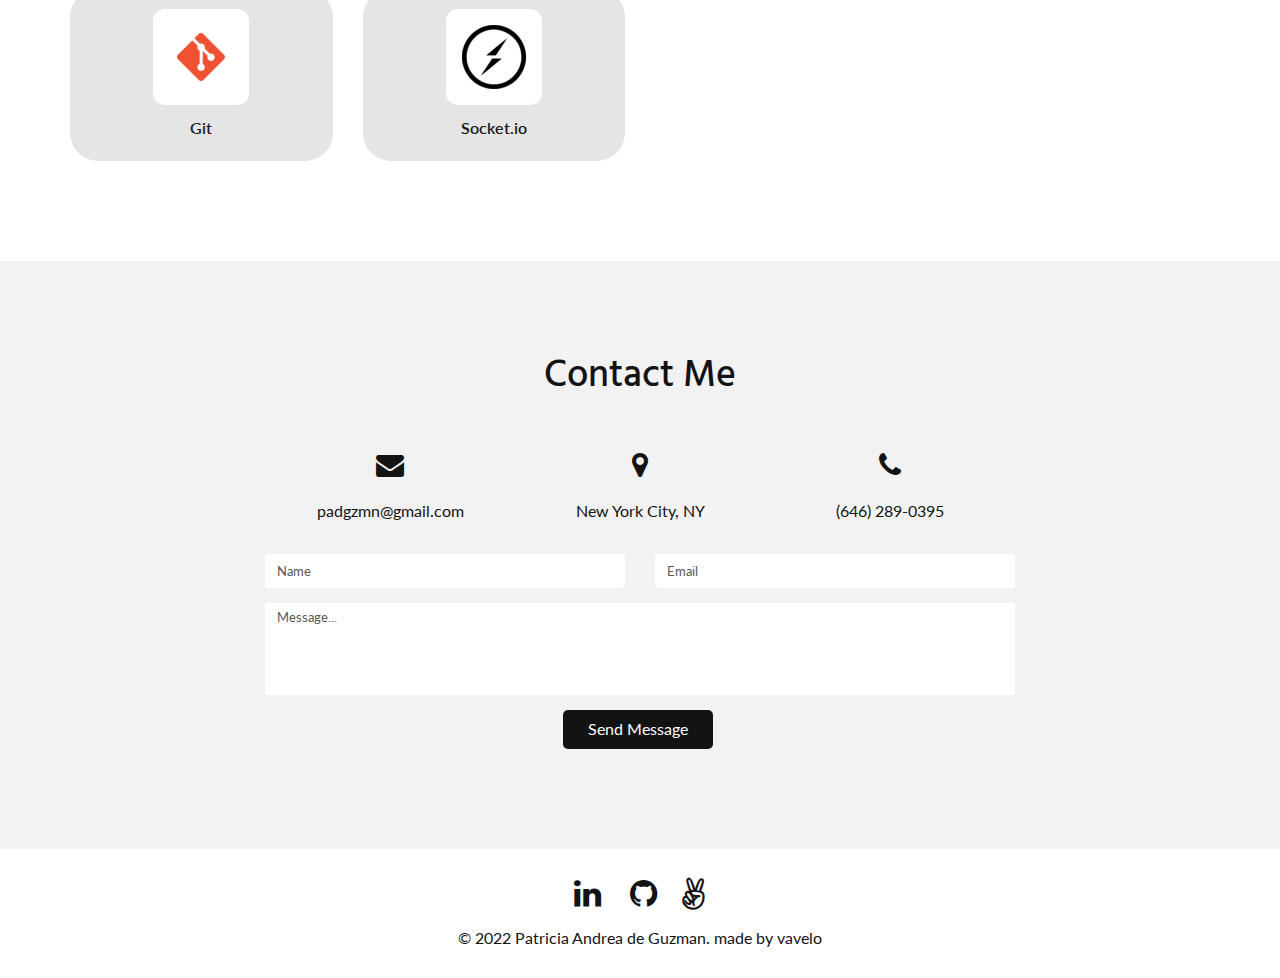
==== commit 317da685: "update location" ====
--- a/index.html
+++ b/index.html
@@ -115,7 +115,7 @@
 			<div class="row">
 				<div class="description col-md-6 col-sm-4 col-xs-12">
 					<h2>Hello, I am Andrea</h2>
-					<h4>Web Developer from New York City</h4>
+					<h4>Web Developer from New York Metropolitan Area</h4>
 					<p>
 						A former Structural Engineer turned into a Full-Stack Software Engineer.
 					</p>
@@ -146,7 +146,7 @@
 					</ul>
 
 					<p>
-						<a href="./PADG_resume.pdf" target="_blank" class="btn btn-dark with-arrow smoth-scroll">My Resume
+						<a href="./PatriciaDeGuzmanResume.pdf" target="_blank" class="btn btn-dark with-arrow smoth-scroll">My Resume
 							<i class="fa fa-link"></i>
 						</a>
 						<a href="#contact" class="btn btn-dark with-arrow smoth-scroll">Contact Me
